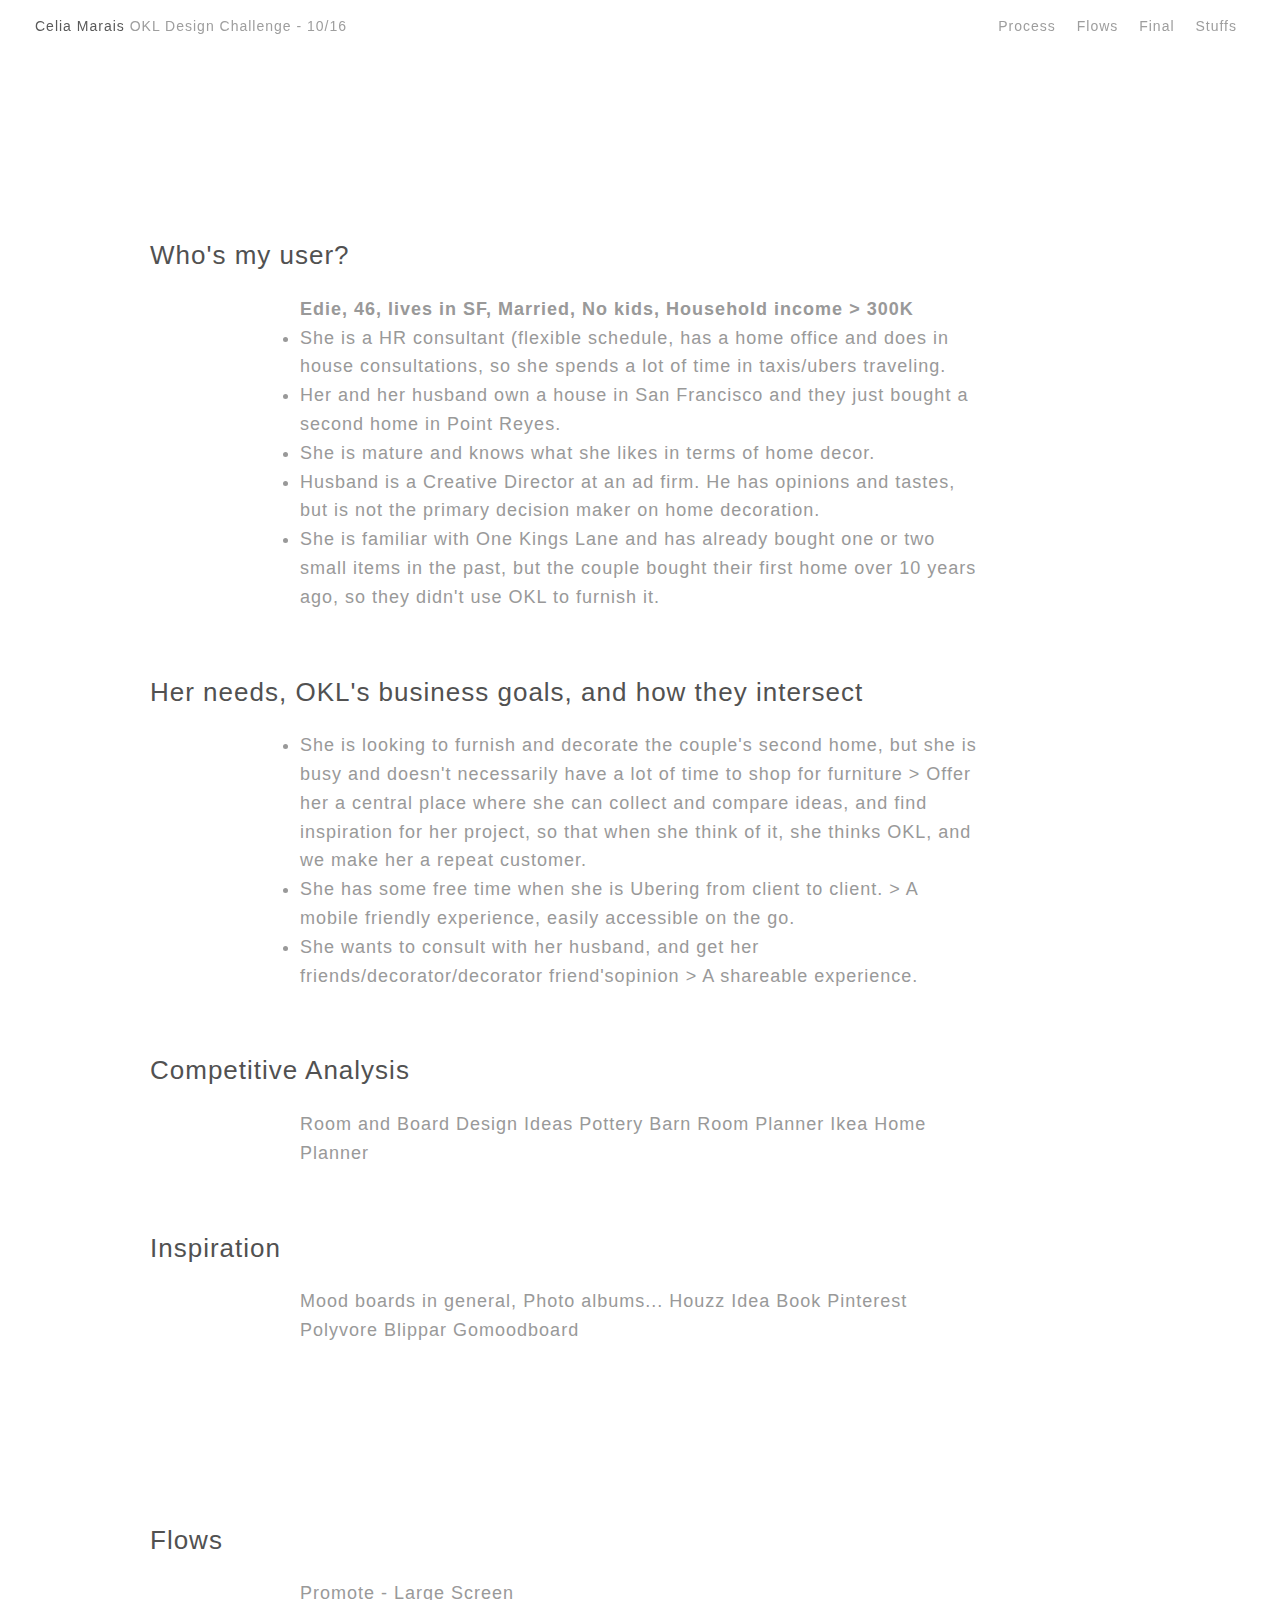
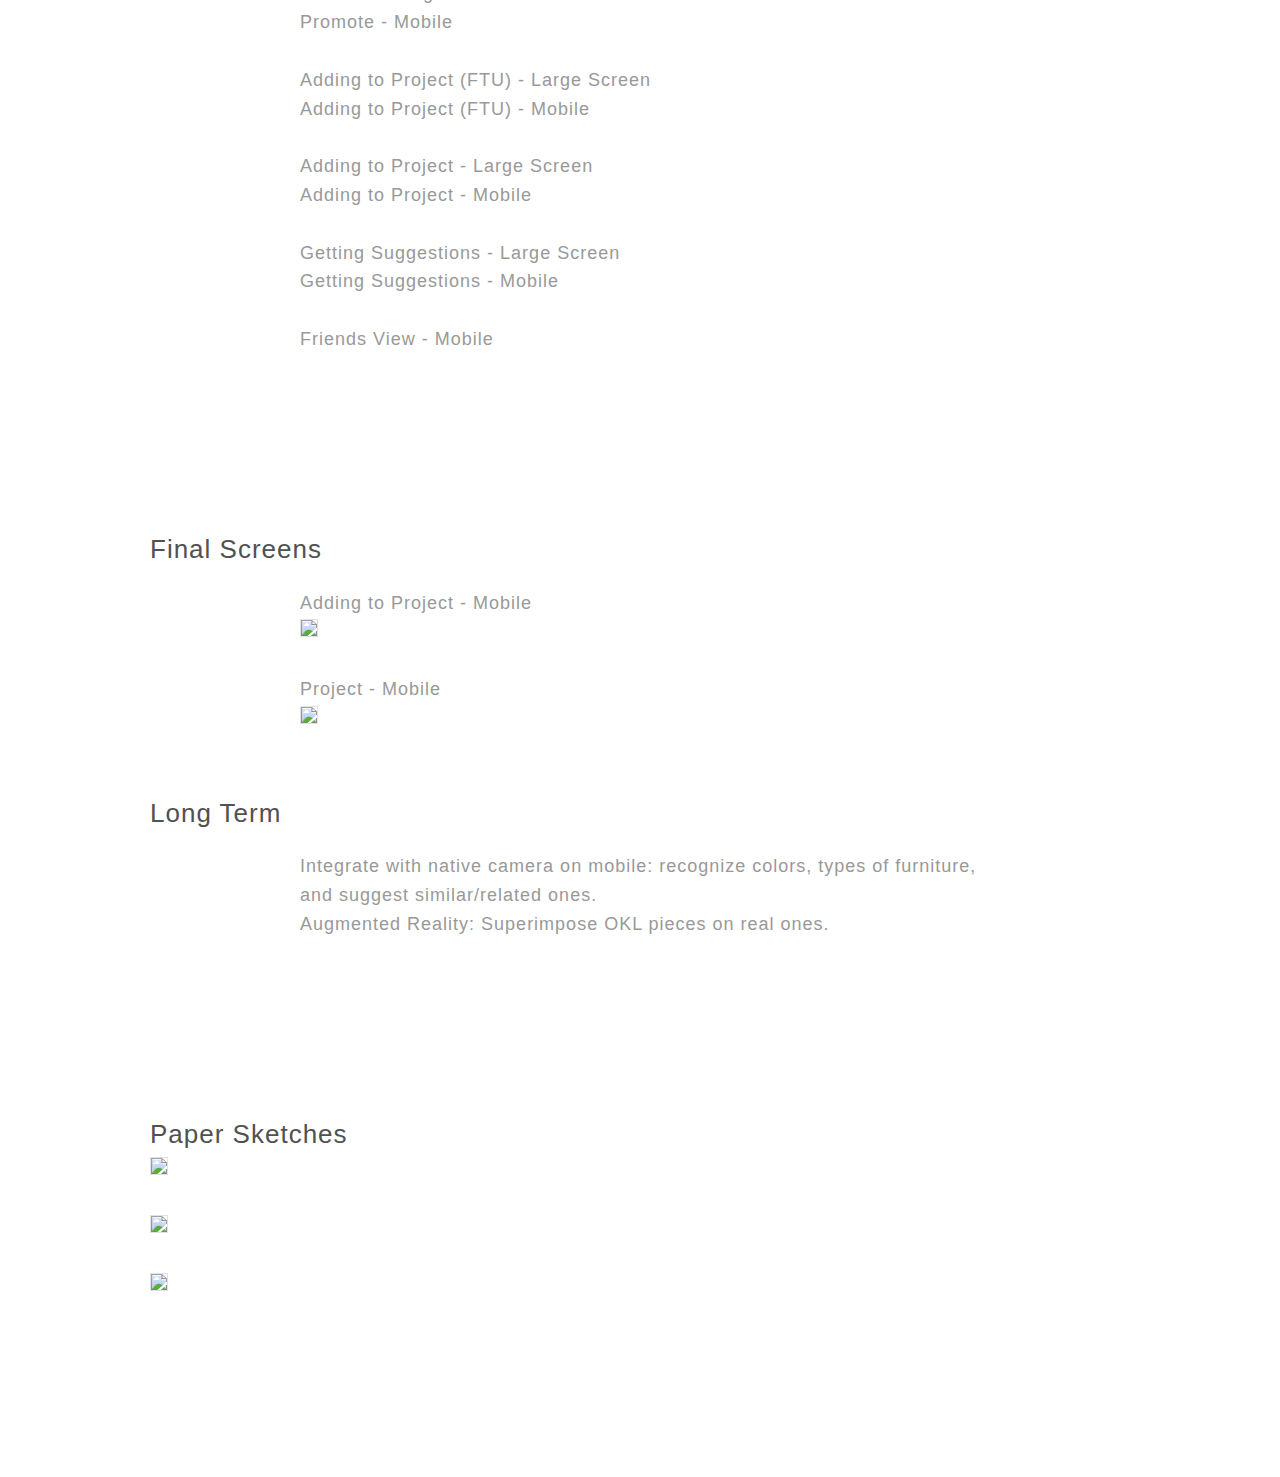
==== index.html @ 3ca5b4a3 "Update index.html" ====
<!DOCTYPE html>
<html>
  <head>
    <meta charset='utf-8'>
    <meta http-equiv="X-UA-Compatible" content="chrome=1">
    <meta name="description" content="Portfolio : ">
    <meta name="viewport" content="width=device-width, initial-scale=1.0">
    <link rel="stylesheet" type="text/css" media="screen" href="stylesheets/stylesheet.css">
    <title>OKL Design Challenge - 10/16</title>
  </head>
  <body>
  
      <!-- HEADER -->
<div class="site_header">
<div class="header_text">
				<span class="big_screen_title"><span class="dark">Celia Marais </span>  OKL Design Challenge - 10/16</span>
				<span class="small_screen_title"><span class="dark">Celia Marais</span>OKL - 10/16</span>
			</div>

<div class="navigation">
<div><a href="#process">Process</a></div>	
<div><a href="#flows">Flows</a></div>					
	<div><a href="#final">Final</a></div>
	<div><a href="#stuffs">Stuffs</a></div>	
			</div>	
		</div>	
    <!-- MAIN CONTENT --> 		    
      <div id="main_content_wrap" class="outer">
      <section id="main_content" class="inner">
				<div class="project_content about">
						<a name="process"></a><br><br><br><br><h1>Who's my user?</h1>
						<div class="copy">					
								<strong>Edie, 46, lives in SF, Married, No kids, Household income > 300K</strong>
                <li>She is a HR consultant (flexible schedule, has a home office and does in house consultations, so she spends a lot of time in taxis/ubers traveling.</li>
								<li>Her and her husband own a house in San Francisco and they just bought a second home in Point Reyes.</li>
								<li>She is mature and knows what she likes in terms of home decor.</li>
								<li>Husband is a Creative Director at an ad firm. He has opinions and tastes, but is not the primary decision maker on home decoration.</li>
								<li>She is familiar with One Kings Lane and has already bought one or two small items in the past, but the couple bought their first home over 10 years ago, so they didn't use OKL to furnish it.</li>
						</div>		
						<h1>Her needs, OKL's business goals, and how they intersect</h1>
						<div class="copy">
           <li>She is looking to furnish and decorate the couple's second home, but she is busy and doesn't necessarily have a lot of time to shop for furniture > Offer her a central place where she can collect and compare ideas, and find inspiration for her project, so that when she think of it, she thinks OKL, and we make her a repeat customer.</li>
           <li>She has some free time when she is Ubering from client to client. > A mobile friendly experience, easily accessible on the go. </li>
           <li>She wants to consult with her husband, and get her friends/decorator/decorator friend'sopinion > A shareable experience.</li>
					</div>
					<h1>Competitive Analysis</h1>
					<div class="copy">
Room and Board Design Ideas
Pottery Barn Room Planner
Ikea Home Planner
					</div>
					
										<h1>Inspiration</h1>
					<div class="copy">
Mood boards in general, Photo albums...
Houzz Idea Book
Pinterest
Polyvore
Blippar
Gomoodboard
					</div>
					
					<a name="flows"></a><br><br><br><br><h1>Flows</h1>
					<div class="copy">
<a href="https://invis.io/5D8VV6NKR" target="_blank"> Promote - Large Screen</a>
<br>
<a href="https://invis.io/SG8VVAK46" target="_blank"> Promote - Mobile </a>
<br><br>
						<a href="https://invis.io/FT8VUF9PE" target="_blank">Adding to Project (FTU) - Large Screen</a>
						<br>
<a href="https://invis.io/EW8VVAMY4" target="_blank"> Adding to Project (FTU) - Mobile</a>
						<br><br>
<a href="https://invis.io/UK8VUFIXV" target="_blank">Adding to Project - Large Screen</a>
						<br>
<a href="https://invis.io/A78VVAZQ9" target="_blank">Adding to Project - Mobile</a>
						<br><br>
<a href="https://invis.io/EH8VUFK8T" target="_blank">Getting Suggestions - Large Screen</a>
						<br>
<a href="https://invis.io/Y58VVB442" target="_blank">Getting Suggestions - Mobile</a>
						    <br><br>
<a href=" " target="_blank">Friends View - Mobile</a>
					</div>
					
										<a name="final"></a><br><br><br><br><h1>Final Screens</h1>
					<div class="copy">						
						Adding to Project - Mobile<br>
						<img src="/okl/images/OKL_final_01.png" width="375">
						<br><br>
						Project - Mobile<br>
						<img src="/okl/images/OKL_final_02.png" width="375">
					</div>
					
					<h1>Long Term</h1>
					<div class="copy">						
						Integrate with native camera on mobile: recognize colors, types of furniture, and suggest similar/related ones.<br>
						Augmented Reality: Superimpose OKL pieces on real ones. 

					</div>
									<a name="stuffs"></a><br><br><br><br><h1>Paper Sketches</h1>
						<img src="/okl/images/01.JPG" width="375">
						<br><br>
						<img src="/okl/images/02.JPG" width="375">
											<br><br>
						<img src="/okl/images/03.JPG" width="375">
					<div class="copy">						
						

					</div>
				</div>
      </section>
    </div>
    <!-- FOOTER  -->
    <div id="footer_wrap" class="outer">
      <footer class="inner">
        <p class="copyright">Portfolio maintained by <a href="https://github.com/celiamarais">celiamarais</a></p>
        <p>Published with <a href="https://pages.github.com">GitHub Pages</a></p>
      </footer>
    </div>
  </body>
</html>
---- stylesheets/stylesheet.css ----
/*******************************************************************************
Slate Theme for GitHub Pages
by Jason Costello, @jsncostello
*******************************************************************************/

@import url(github-light.css);

/*******************************************************************************
MeyerWeb Reset
*******************************************************************************/

html, body, div, span, applet, object, iframe,
h1, h2, h3, h4, h5, h6, p, blockquote, pre,
a, abbr, acronym, address, big, cite, code,
del, dfn, em, img, ins, kbd, q, s, samp,
small, strike, strong, sub, sup, tt, var,
b, u, i, center,
dl, dt, dd, ol, ul, li,
fieldset, form, label, legend,
table, caption, tbody, tfoot, thead, tr, th, td,
article, aside, canvas, details, embed,
figure, figcaption, footer, header, hgroup,
menu, nav, output, ruby, section, summary,
time, mark, audio, video {
  margin: 0;
  padding: 0;
  border: 0;
  font: inherit;
  vertical-align: baseline;
}

/* HTML5 display-role reset for older browsers */
article, aside, details, figcaption, figure,
footer, header, hgroup, menu, nav, section {
  display: block;
}

ol, ul {
  list-style: none;
}

table {
  border-collapse: collapse;
  border-spacing: 0;
}

/*******************************************************************************
Theme Styles
*******************************************************************************/

body {
  box-sizing: border-box;
  background: #fff;
	color: #999;
	font-family: sans-serif;
	font-size: 18px;
	line-height: 1.6;
  letter-spacing: 1px;
}



/**
 * Typography
 */

.about .copy {
padding-top: 18px;
padding-bottom: 60px;
}

.copy {
  max-width: 680px;
  margin: auto;
  padding: 40px;
}

.copy:nth-child(2) {
  padding-top: 18px;
}

.small {
    padding-top: 10px;
    max-width: 600px;
    font-size: 14px;
    margin: auto;
}

.dark {
color: #515151;	
}


/**
 * Header
 * - Contains the header image, header text and navigation
 */

.site_header {
    font-size: 14px;
    top: 0px;
    position: fixed;
    min-height: 52px;
    z-index: 999;
    width: 100%;
    background-color: #fff;
    opacity: 0.95;
}


/**
 * Header text
 */


.header_text {
	position: fixed;
	top: 0px;
	left: 0px;
	padding: 15px 15px 15px 35px;
	z-index: 111;
}

.site_header .header_text .small_screen_title {	
	    display: none;
	}

.header_text a { 
	text-decoration: none;
}

.header_text a:hover {
	color: #999;
	border-bottom: 0;
}

.header_text a:active {
	color: #999;
	border-bottom: 0;
}


/**
 * Navigation
 * - Contains navigation links and following
 */

.navigation {
	position: fixed;
	padding: 15px 35px 15px 15px;
	right: 0px;
        top: 0px;
	z-index: 999;
}


.navigation div {
	display: inline-block;
	margin: 0px 8px 0px 8px;
	/*border-bottom: 2px solid #999;
	opacity: 0.4;*/
}

.navigation .active {
	border-bottom: 2px solid #999;
	/*opacity: 0.4;*/
}


/*
.navigation div:hover {
	opacity: 1;
}

.navigation div:active {
	opacity: 0.25;
}

.navigation div.set_link {
	opacity: 1;
}

.navigation div.set_link a {
	color: #515151;
}

.navigation div.set_link a:active {
	opacity: 0.25;
}

.navigation .active {
	color: #515151;
}

.navigation a {
	text-decoration: none;
	color: #999;
}

.navigation a:hover,
.navigation a:active {
	text-decoration: none;
	color: #515151;
	border-bottom: 1px solid #515151;
}

.navigation div.active a {
color: #515151;
	border-bottom: 2px solid #515151;
}

/*body:not([data-bodyview="set"]) .navigation .set_link.active a {
	border-bottom: 1px solid #ddd;
}

body:not([data-bodyview="set"]) .navigation .set_link.active a:hover {
	border-bottom: 1px solid #515151;
	color: #515151;
}*/


a {
  text-decoration: none;
  color: inherit;
  text-shadow: none;
  transition: color 0.5s ease;
  transition: text-shadow 0.5s ease;
  -webkit-transition: color 0.5s ease;
  -webkit-transition: text-shadow 0.5s ease;
  -moz-transition: color 0.5s ease;
  -moz-transition: text-shadow 0.5s ease;
  -o-transition: color 0.5s ease;
  -o-transition: text-shadow 0.5s ease;
  -ms-transition: color 0.5s ease;
  -ms-transition: text-shadow 0.5s ease;
}

a:hover, a:focus {
	transition: color 0.5s ease;
	color: #515151;
	text-decoration: none;
 }

footer {
	display: none;
}

footer a {
  color: #F2F2F2;
  text-decoration: underline;
}

em {
  font-style: italic;
}

strong {
  font-weight: bold;
}

img {
  position: relative;
  margin: 0 auto;
  border: 1px solid #e1e1e1;
  max-width: 100%;
}

.noborder img {
border: 0;	
}

/**
 * Thumbnails
 */

/*body[data-view="index"] .thumbnails {
	display: block;
}

.thumbnails {
	display: none;
	text-align: center;
	padding: 180px 0px 70px 0px;
}
*/

.thumbnail {
	display: block;
	margin: auto;
	position: relative;
	text-align: center;
	vertical-align: top;
    padding-bottom: 50px;
    max-width: 100%;
}

.thumbnail > a:hover .thumb_title span {

}

.thumbnail > a:active .thumb_title span {

}

/* Move the thumbnail down on click
.thumbnail > a:active .thumb_image {
	-webkit-transform: translate(0, 2px);
} */

.thumbnail.active .thumb_image {
	border: 1px solid #cccccc;
}

.thumbnail .thumb_image {
	/*background-color: #eee;*/
	margin-bottom: 16px;
}

.thumbnail .thumb_image img {
	border: 0;
	display: block;
	width: 100%;
    /*height: auto;    
    margin: auto;*/
}

/*.thumbnail .thumb_image.default_thumb {
	background: #333;
	min-height: 200px;
	/*min-width: 700px;*/
/*}*/

/*.thumbnail .thumb_image.default_thumb img {
	display: none;
}

.thumbnail .thumb_image.notitle_notag {
	margin-bottom: 22px;
}

.thumbnail .loading {
	display: none;
	position: absolute;
	top: 15px; left: 15px;
	text-align: center;
	z-index: 3;
} */

.thumbnail .thumb_title {
	color: #515151;	
	font-size: 18px;
	letter-spacing: 1px;
	line-height: 1.4;
}

.thumbnail .thumb_title span {
	color: #515151;

}

.thumbnail .thumb_tags {
	display: none;
	margin-top: 2px;
	color: #999;
	font-size: 11px;
	font-family: sans-serif;
}

.thumbnail .thumb_tags span:after {
	content: ",";
}

.thumbnail .thumb_tags span:last-child:after {
	content: "";
}

.thumbnail .thumb_tags a {
	color: #aaa;
	padding-bottom: 3px;
	text-decoration: none;
}

.thumbnail .thumb_tags a:hover {
	border-bottom: 1px solid #000;
	color: #000;
}

.thumbnail .thumb_tags a:active {
	border-bottom: 1px solid #999;
	color: #999;
}

.thumbnail > a {
	text-decoration: none;
}

.thumbnail .thumb_excerpt {
	display: none;
	font-size: 12px;
	margin-top: 22px;
}


/*******************************************************************************
Full-Width Styles
*******************************************************************************/

.outer {
  max-width: 100%;
}

.inner {
  /*padding: 0 40px 0 40px;*/
  position: relative;
  max-width: 980px;
  margin: 120px auto 100px auto;
  text-align: left;
}


#main_content_wrap {

}

#main_content {

}

#footer_wrap {
  background: #212121;
}


h1 {
  font-weight: normal;
  padding-bottom: 0;
margin: 0;
  font-size: 26px;
  color: #515151
}



/*******************************************************************************
Small Device Styles
*******************************************************************************/


/**** header ****/

@media only screen and (max-width: 980px) {
	    
    .site_header .header_text {
    position: relative;
    display: block;
    width: 100%;
    padding: 15px 0 0 0;
    text-align: center;
	}
	
    .site_header .navigation {
    position: relative;
    display: block;
    width: 100%;
    padding: 6px 0 14px 0;
    text-align: center;

	}


    .site_header .header_text .small_screen_title {	
	    display: block;
	}
	
    .site_header .header_text .big_screen_title {	
	    display: none;
	}
		
  body {
    font-size:14px;
  }

.inner {
    /*min-width: 320px;
    max-width: 480px;
padding: 20px 40px 20px 40px;*/
  margin: 100px auto 40px auto;
  }

  h1 {
    font-size: 20px;
  }

	.about .copy {
padding-top: 12px;
padding-bottom: 50px;
}

.thumbnail {
    padding-bottom: 32px;
}
	
.thumbnail .thumb_title {
	font-size: 14px;
	}
	
.copy {
  padding: 30px;
}

.copy:nth-child(2) {
  padding-top: 12px;
}

.small {
    padding-top: 8px;
    max-width: 600px;
    font-size: 12px;
    margin: auto;
}

}
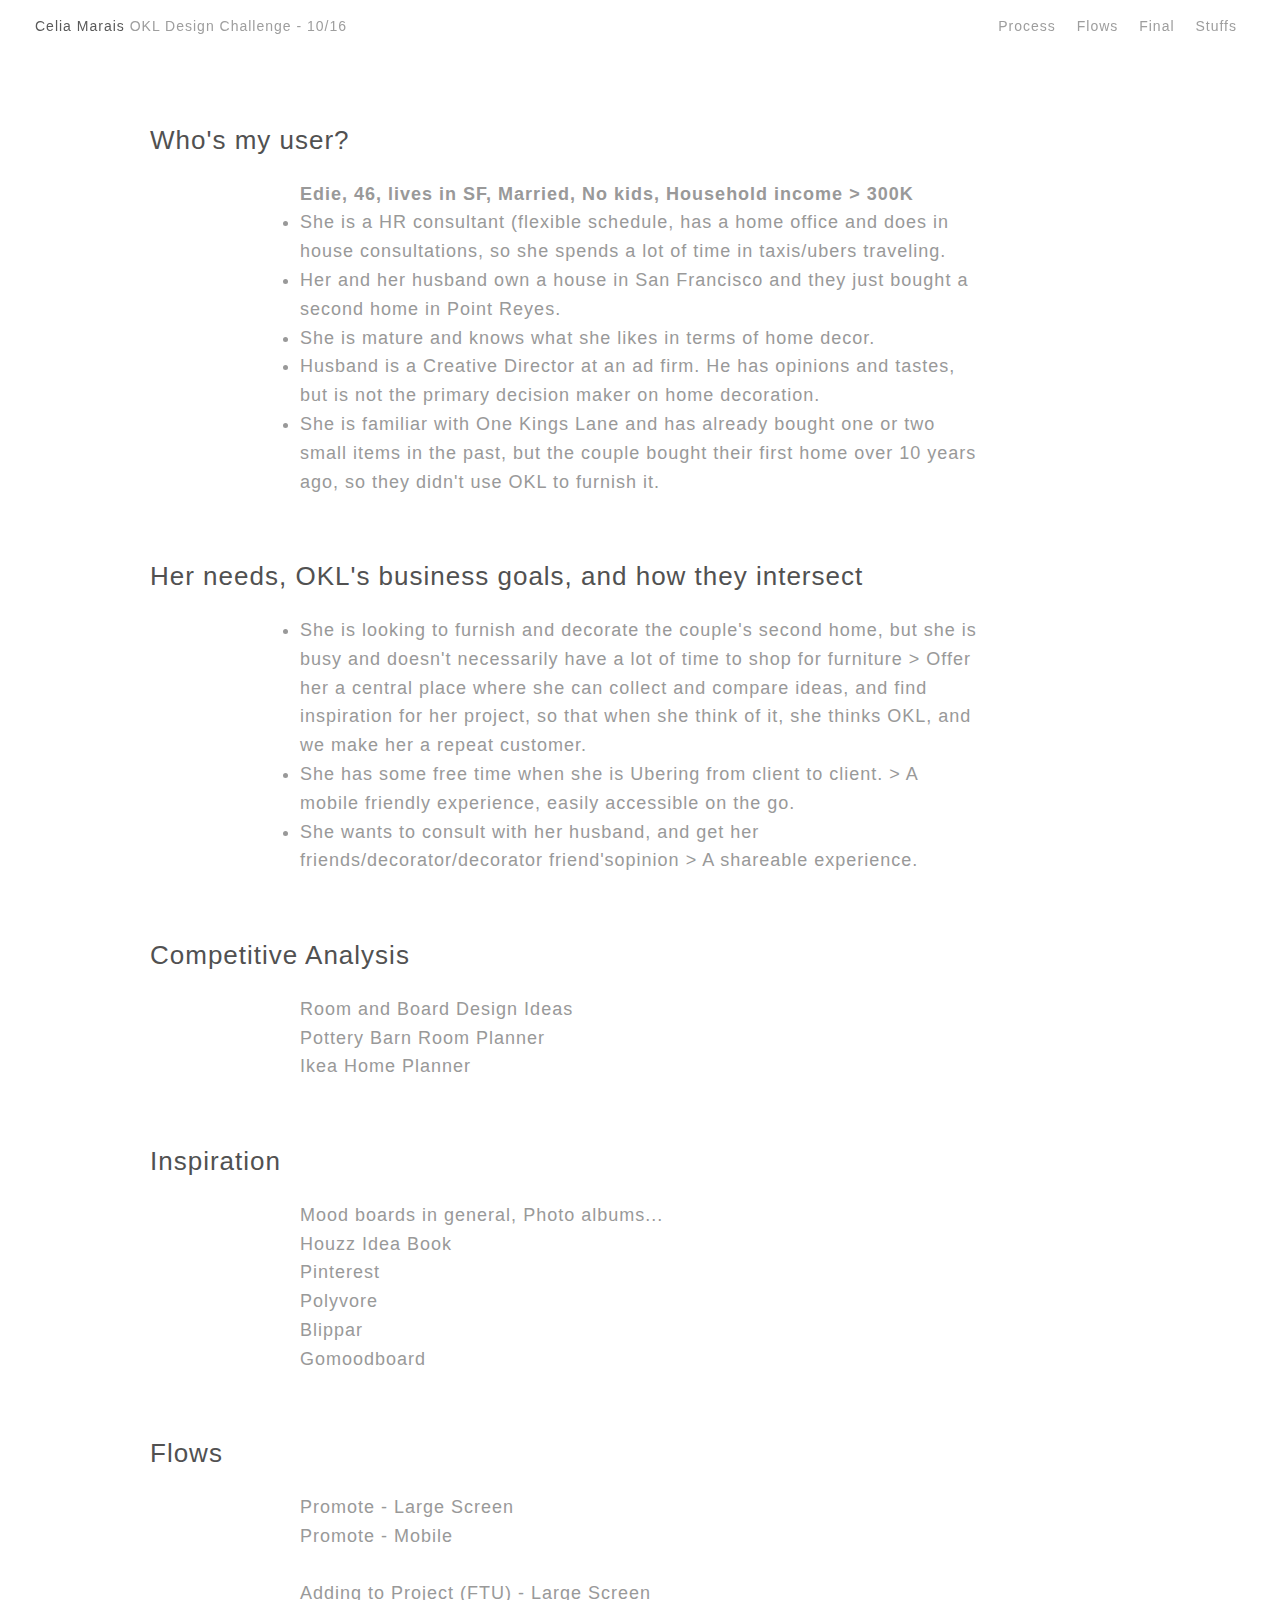
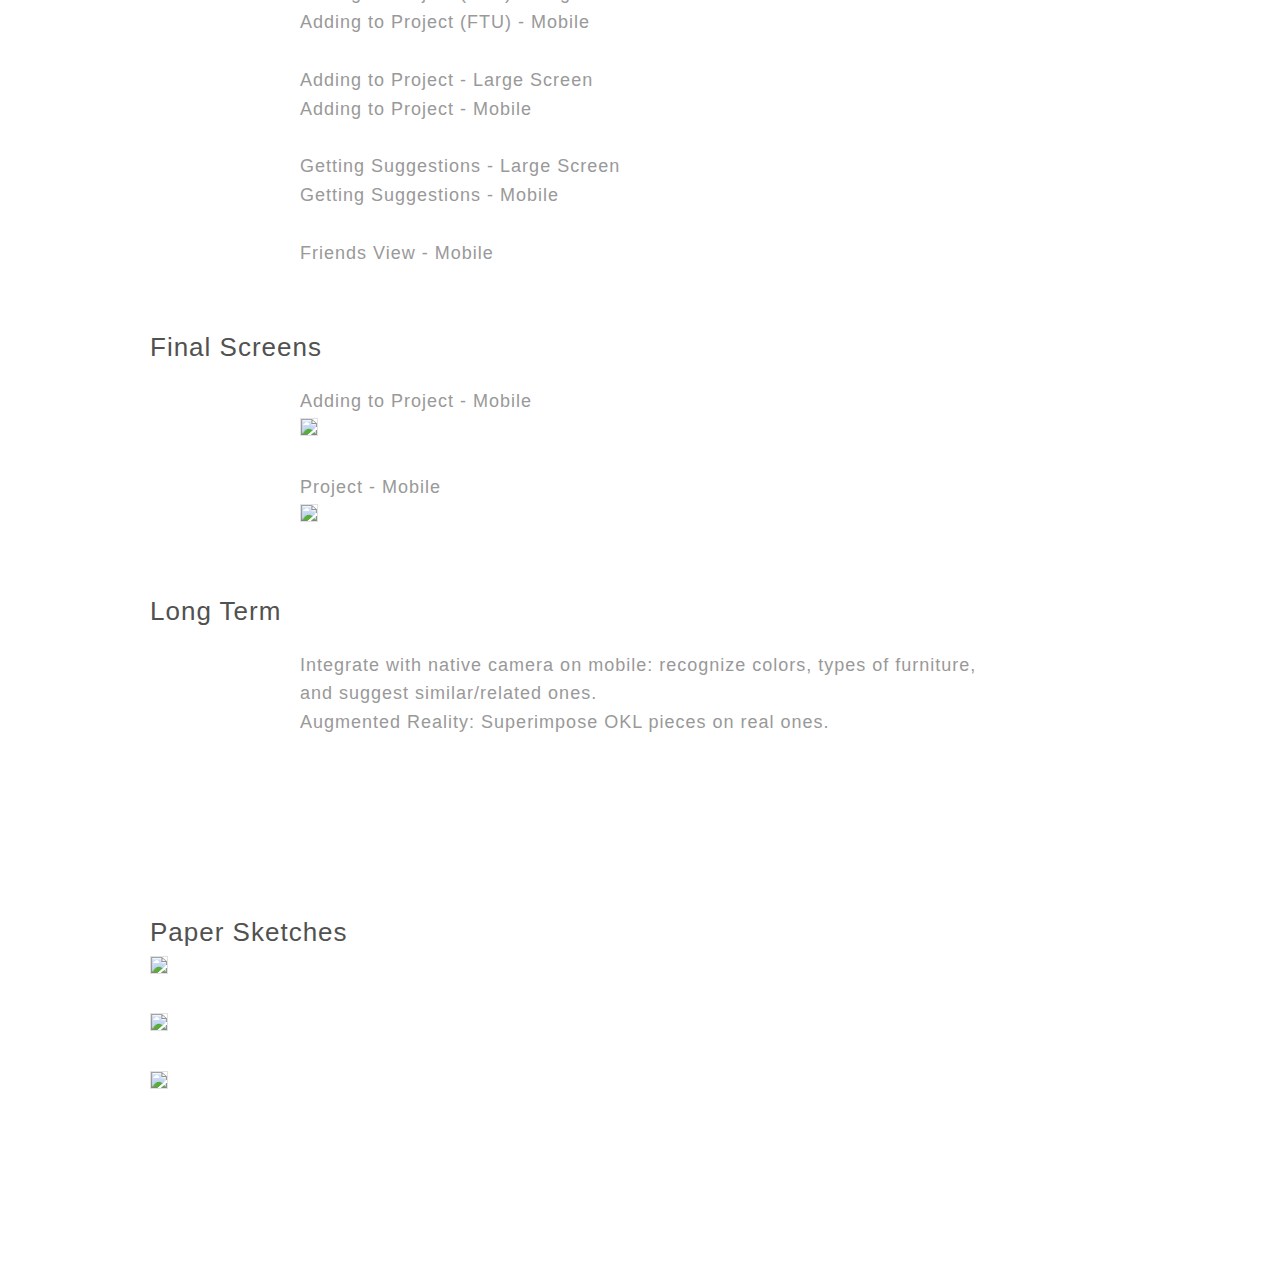
==== commit fe044139: "Update index.html" ====
--- a/index.html
+++ b/index.html
@@ -8,9 +8,10 @@
     <link rel="stylesheet" type="text/css" media="screen" href="stylesheets/stylesheet.css">
     <title>OKL Design Challenge - 10/16</title>
   </head>
-  <body>
+  <body><a name="process"></a>
   
       <!-- HEADER -->
+	  
 <div class="site_header">
 <div class="header_text">
 				<span class="big_screen_title"><span class="dark">Celia Marais </span>  OKL Design Challenge - 10/16</span>
@@ -24,11 +25,12 @@
 	<div><a href="#stuffs">Stuffs</a></div>	
 			</div>	
 		</div>	
-    <!-- MAIN CONTENT --> 		    
+    <!-- MAIN CONTENT --> 
+	  
       <div id="main_content_wrap" class="outer">
       <section id="main_content" class="inner">
 				<div class="project_content about">
-						<a name="process"></a><br><br><br><br><h1>Who's my user?</h1>
+						<h1>Who's my user?</h1>
 						<div class="copy">					
 								<strong>Edie, 46, lives in SF, Married, No kids, Household income > 300K</strong>
                 <li>She is a HR consultant (flexible schedule, has a home office and does in house consultations, so she spends a lot of time in taxis/ubers traveling.</li>
@@ -45,22 +47,22 @@
 					</div>
 					<h1>Competitive Analysis</h1>
 					<div class="copy">
-Room and Board Design Ideas
-Pottery Barn Room Planner
-Ikea Home Planner
+Room and Board Design Ideas<br>
+Pottery Barn Room Planner<br>
+Ikea Home Planner<br>
 					</div>
 					
 										<h1>Inspiration</h1>
-					<div class="copy">
-Mood boards in general, Photo albums...
-Houzz Idea Book
-Pinterest
-Polyvore
-Blippar
-Gomoodboard
+					<a name="flows"></a><div class="copy">
+Mood boards in general, Photo albums...<br>
+Houzz Idea Book<br>
+Pinterest<br>
+Polyvore<br>
+Blippar<br>
+Gomoodboard<br>
 					</div>
 					
-					<a name="flows"></a><br><br><br><br><h1>Flows</h1>
+					<h1>Flows</h1>
 					<div class="copy">
 <a href="https://invis.io/5D8VV6NKR" target="_blank"> Promote - Large Screen</a>
 <br>
@@ -73,7 +75,7 @@
 <a href="https://invis.io/UK8VUFIXV" target="_blank">Adding to Project - Large Screen</a>
 						<br>
 <a href="https://invis.io/A78VVAZQ9" target="_blank">Adding to Project - Mobile</a>
-						<br><br>
+						<br><br><a name="final"></a>
 <a href="https://invis.io/EH8VUFK8T" target="_blank">Getting Suggestions - Large Screen</a>
 						<br>
 <a href="https://invis.io/Y58VVB442" target="_blank">Getting Suggestions - Mobile</a>
@@ -81,7 +83,7 @@
 <a href=" " target="_blank">Friends View - Mobile</a>
 					</div>
 					
-										<a name="final"></a><br><br><br><br><h1>Final Screens</h1>
+<h1>Final Screens</h1>
 					<div class="copy">						
 						Adding to Project - Mobile<br>
 						<img src="/okl/images/OKL_final_01.png" width="375">
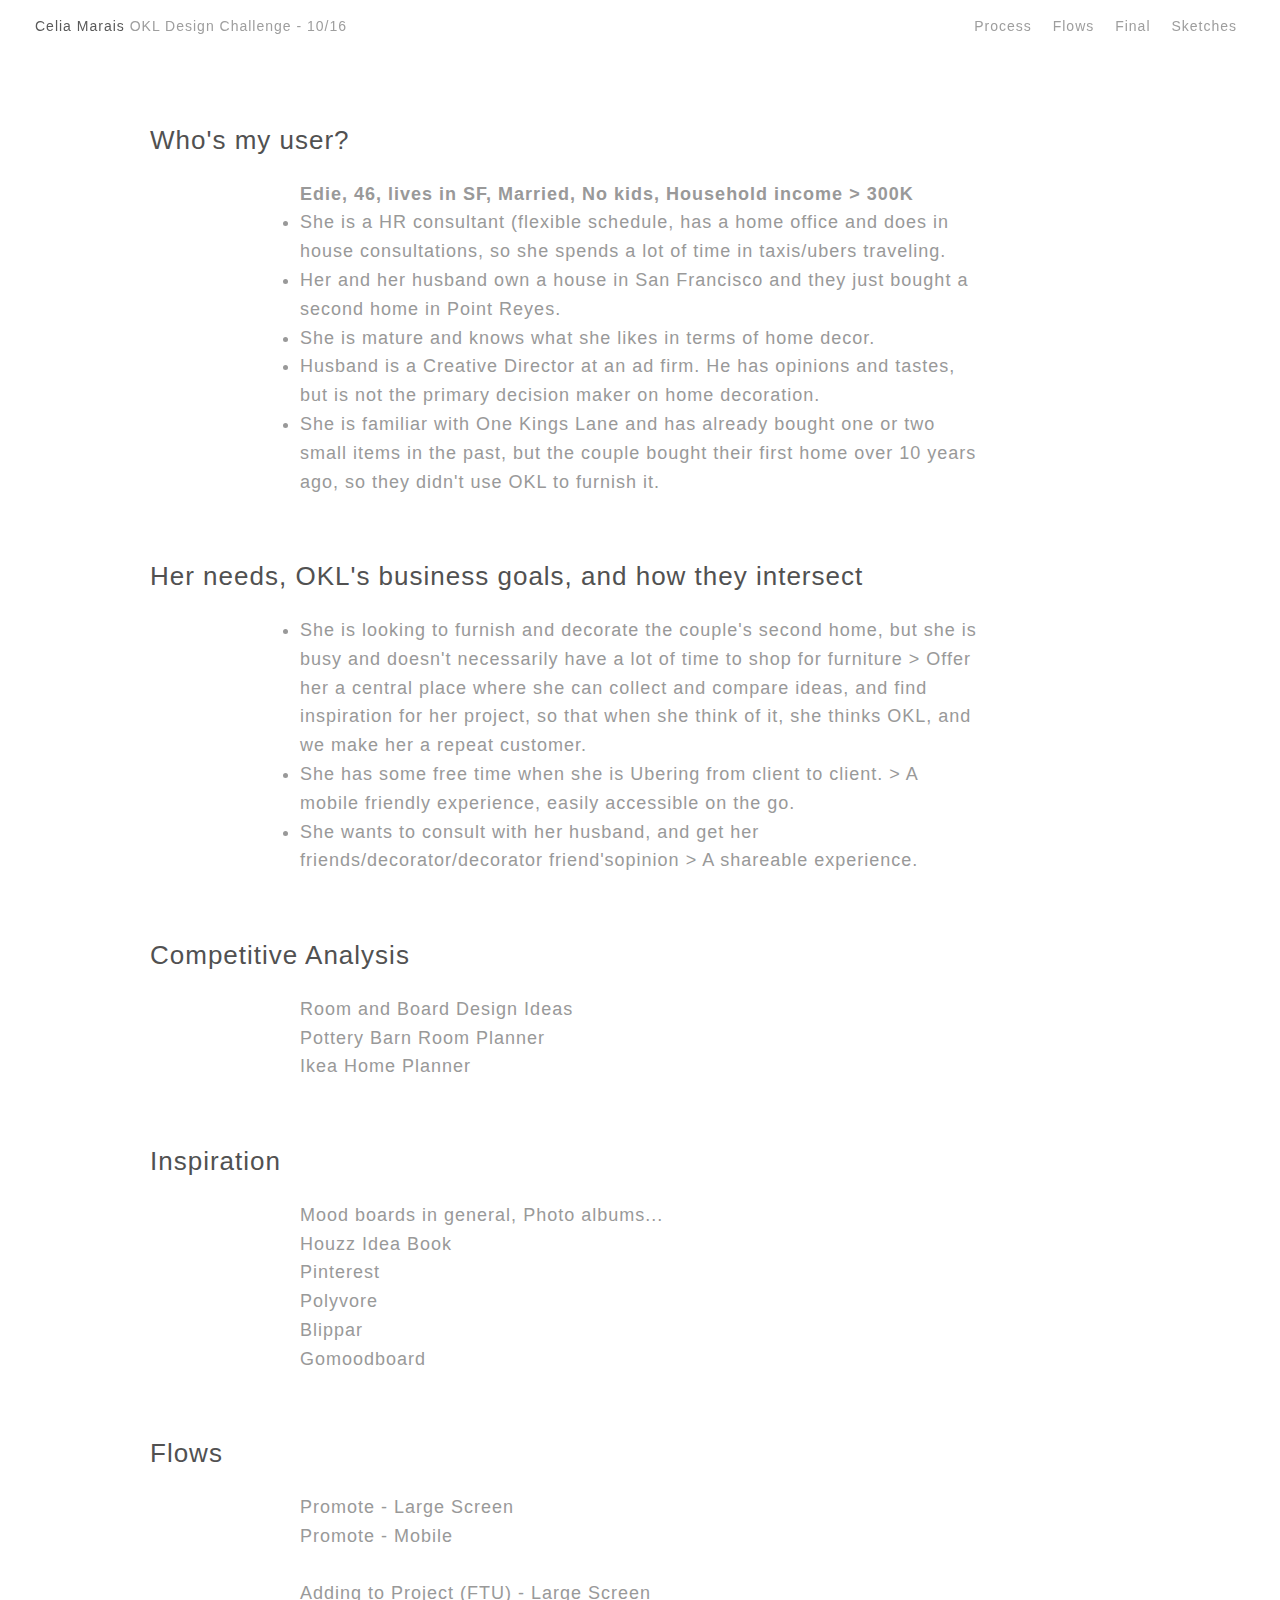
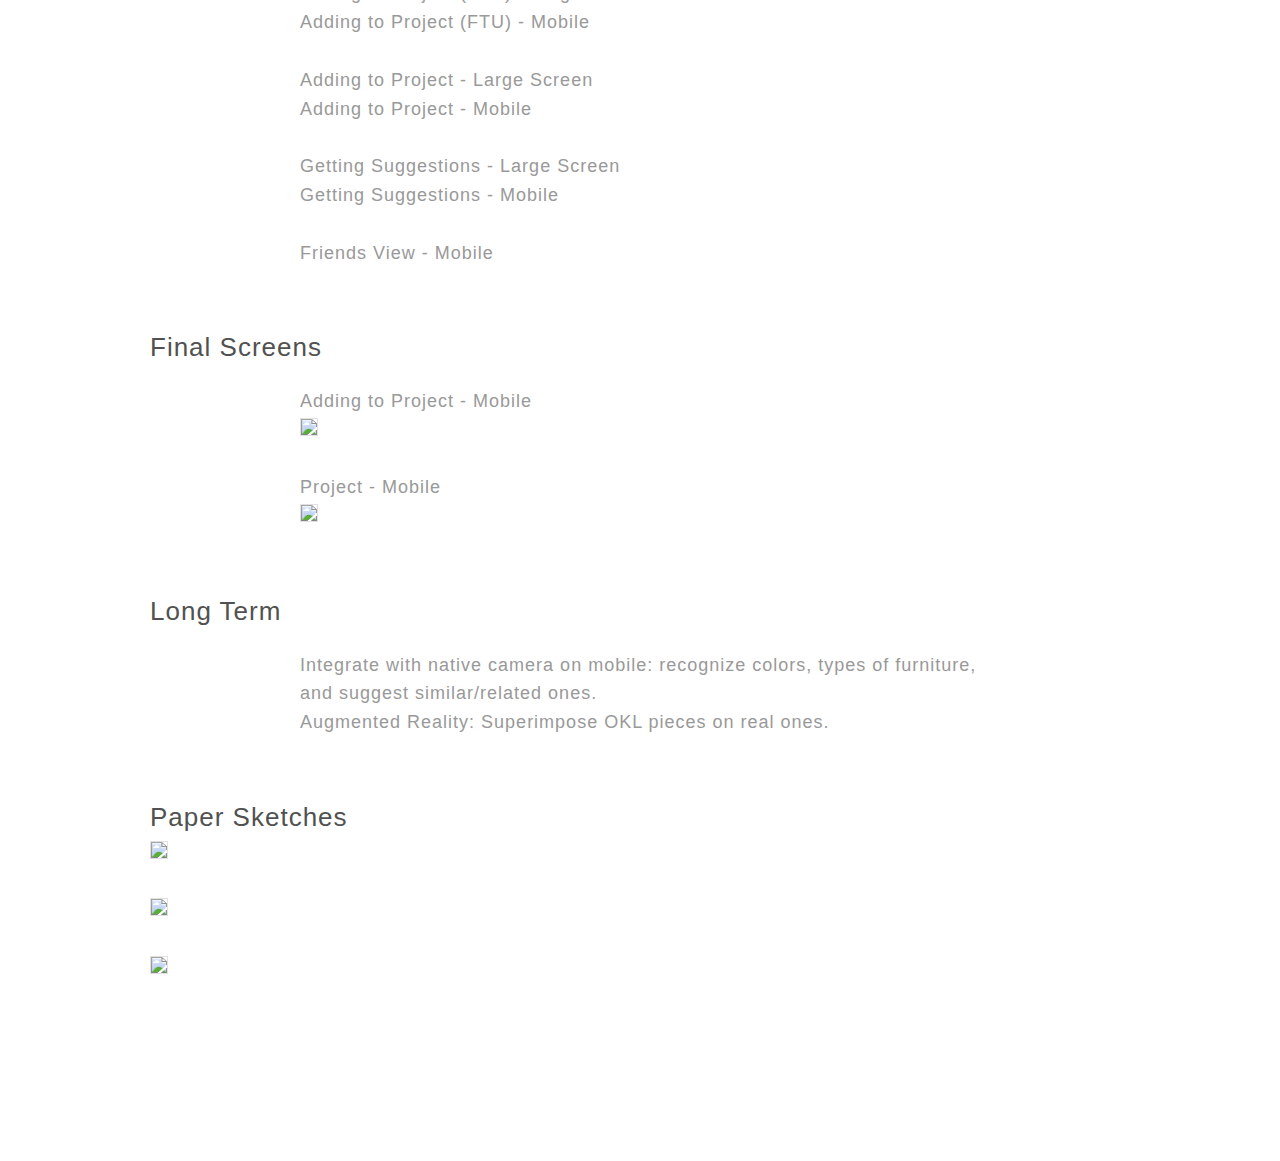
==== commit 977185fc: "Update index.html" ====
--- a/index.html
+++ b/index.html
@@ -22,7 +22,7 @@
 <div><a href="#process">Process</a></div>	
 <div><a href="#flows">Flows</a></div>					
 	<div><a href="#final">Final</a></div>
-	<div><a href="#stuffs">Stuffs</a></div>	
+	<div><a href="#stuffs">Sketches</a></div>	
 			</div>	
 		</div>	
     <!-- MAIN CONTENT --> 
@@ -70,7 +70,7 @@
 <br><br>
 						<a href="https://invis.io/FT8VUF9PE" target="_blank">Adding to Project (FTU) - Large Screen</a>
 						<br>
-<a href="https://invis.io/EW8VVAMY4" target="_blank"> Adding to Project (FTU) - Mobile</a>
+<a href="https://invis.io/SK8VVQ0CJ" target="_blank"> Adding to Project (FTU) - Mobile</a>
 						<br><br>
 <a href="https://invis.io/UK8VUFIXV" target="_blank">Adding to Project - Large Screen</a>
 						<br>
@@ -91,17 +91,17 @@
 						Project - Mobile<br>
 						<img src="/okl/images/OKL_final_02.png" width="375">
 					</div>
-					
+					<a name="stuffs"></a>
 					<h1>Long Term</h1>
 					<div class="copy">						
 						Integrate with native camera on mobile: recognize colors, types of furniture, and suggest similar/related ones.<br>
 						Augmented Reality: Superimpose OKL pieces on real ones. 
 
 					</div>
-									<a name="stuffs"></a><br><br><br><br><h1>Paper Sketches</h1>
+									<h1>Paper Sketches</h1>
 						<img src="/okl/images/01.JPG" width="375">
 						<br><br>
-						<img src="/okl/images/02.JPG" width="375">
+						<img src="/okl/images/02.jpg" width="375">
 											<br><br>
 						<img src="/okl/images/03.JPG" width="375">
 					<div class="copy">						
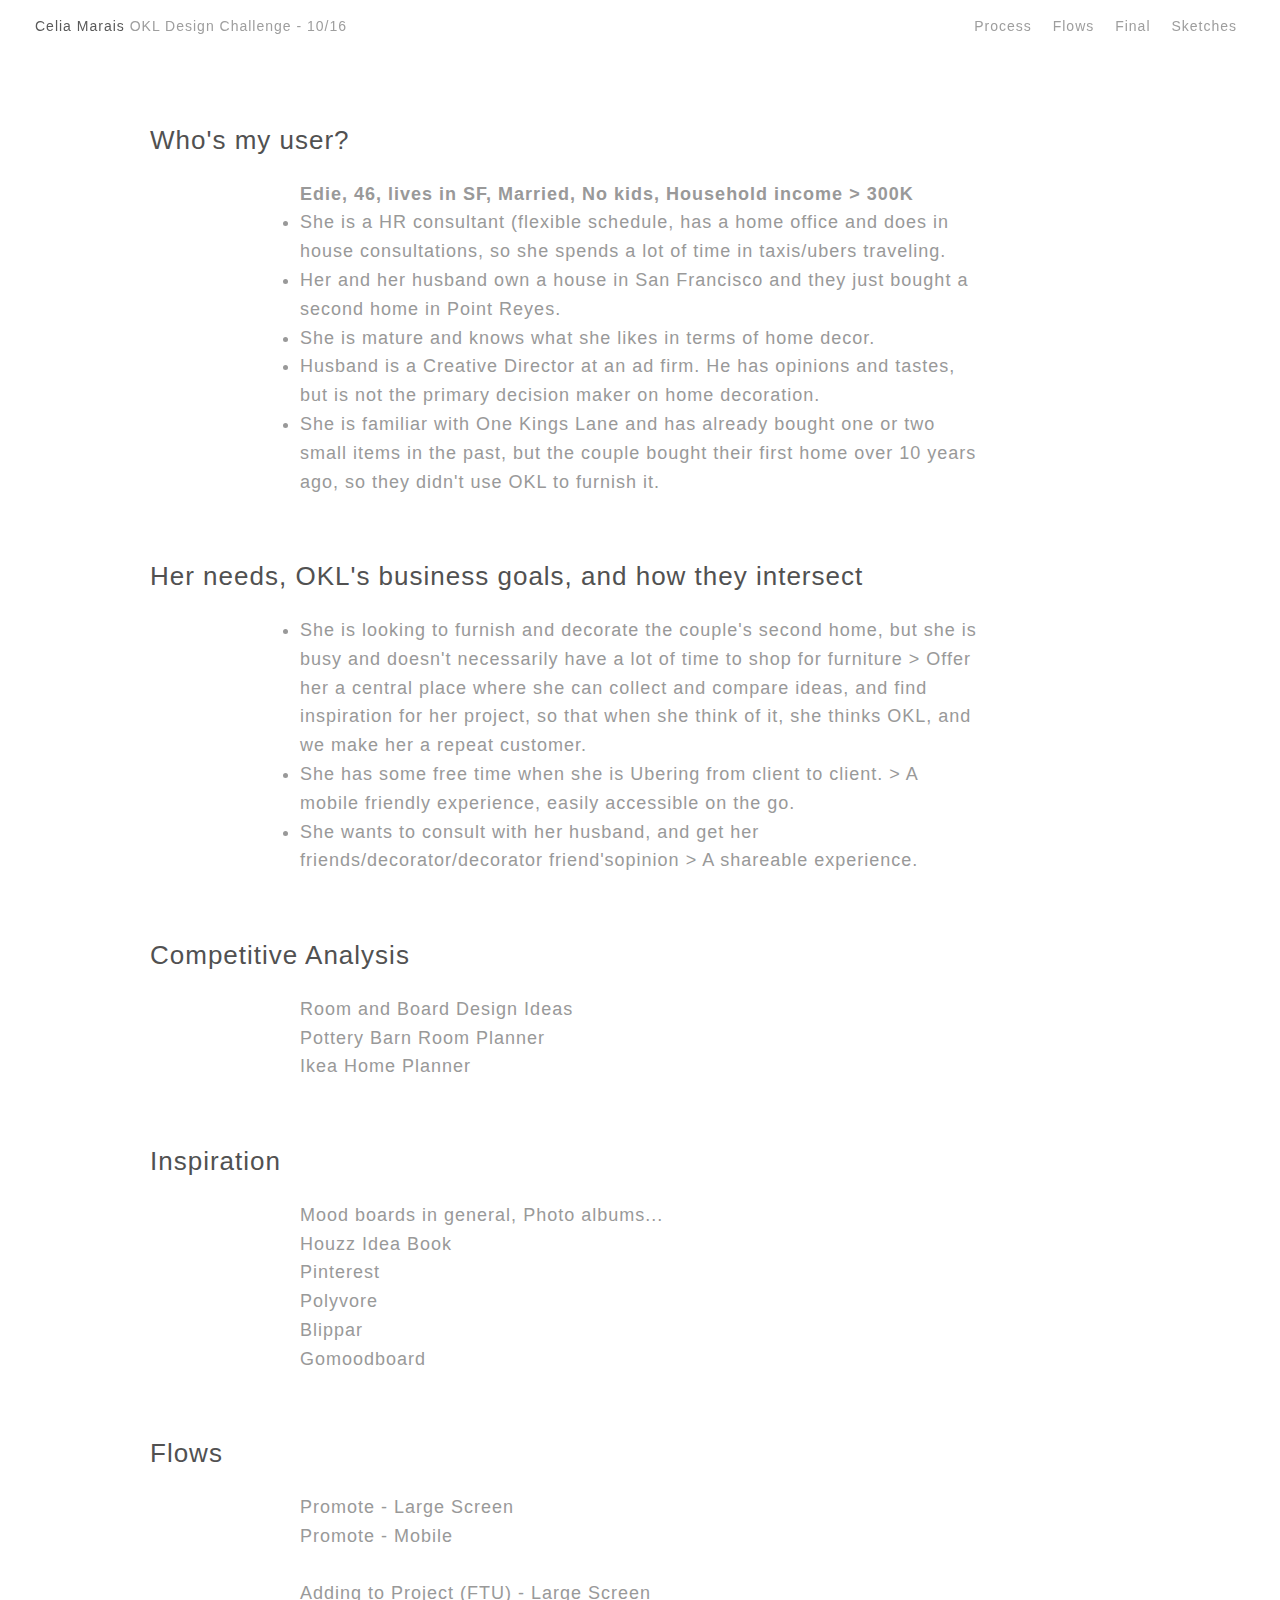
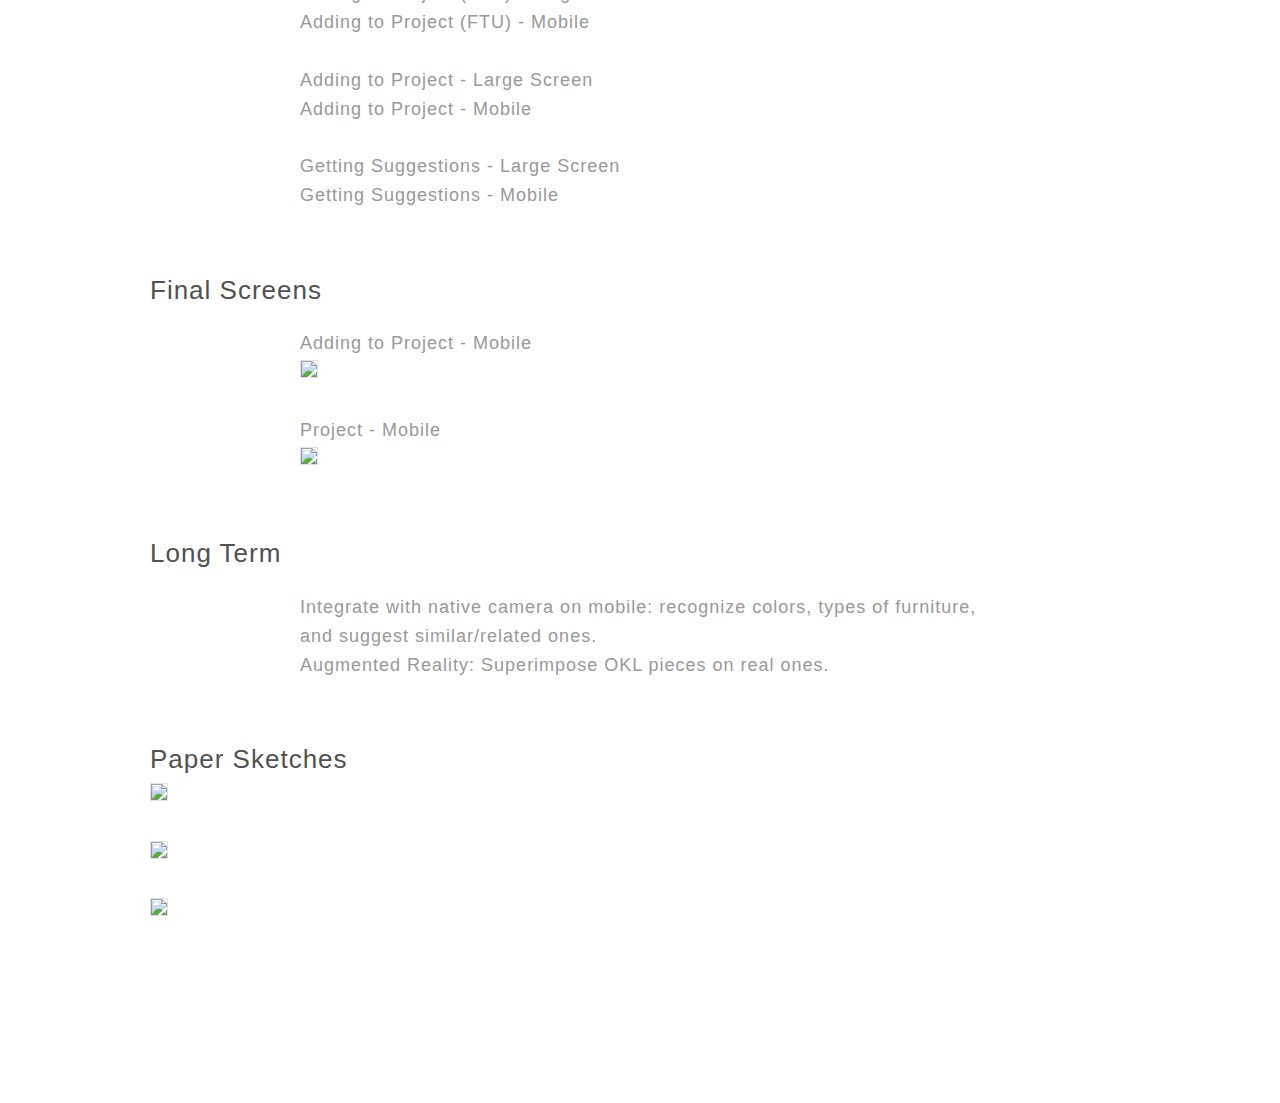
==== commit b0bad840: "Update index.html" ====
--- a/index.html
+++ b/index.html
@@ -78,9 +78,9 @@
 						<br><br><a name="final"></a>
 <a href="https://invis.io/EH8VUFK8T" target="_blank">Getting Suggestions - Large Screen</a>
 						<br>
-<a href="https://invis.io/Y58VVB442" target="_blank">Getting Suggestions - Mobile</a>
-						    <br><br>
-<a href=" " target="_blank">Friends View - Mobile</a>
+<a href="https://invis.io/GP8VVV6XK" target="_blank">Getting Suggestions - Mobile</a>
+						    <!--<br><br>
+<a href=" " target="_blank">Friends View - Mobile</a>-->
 					</div>
 					
 <h1>Final Screens</h1>
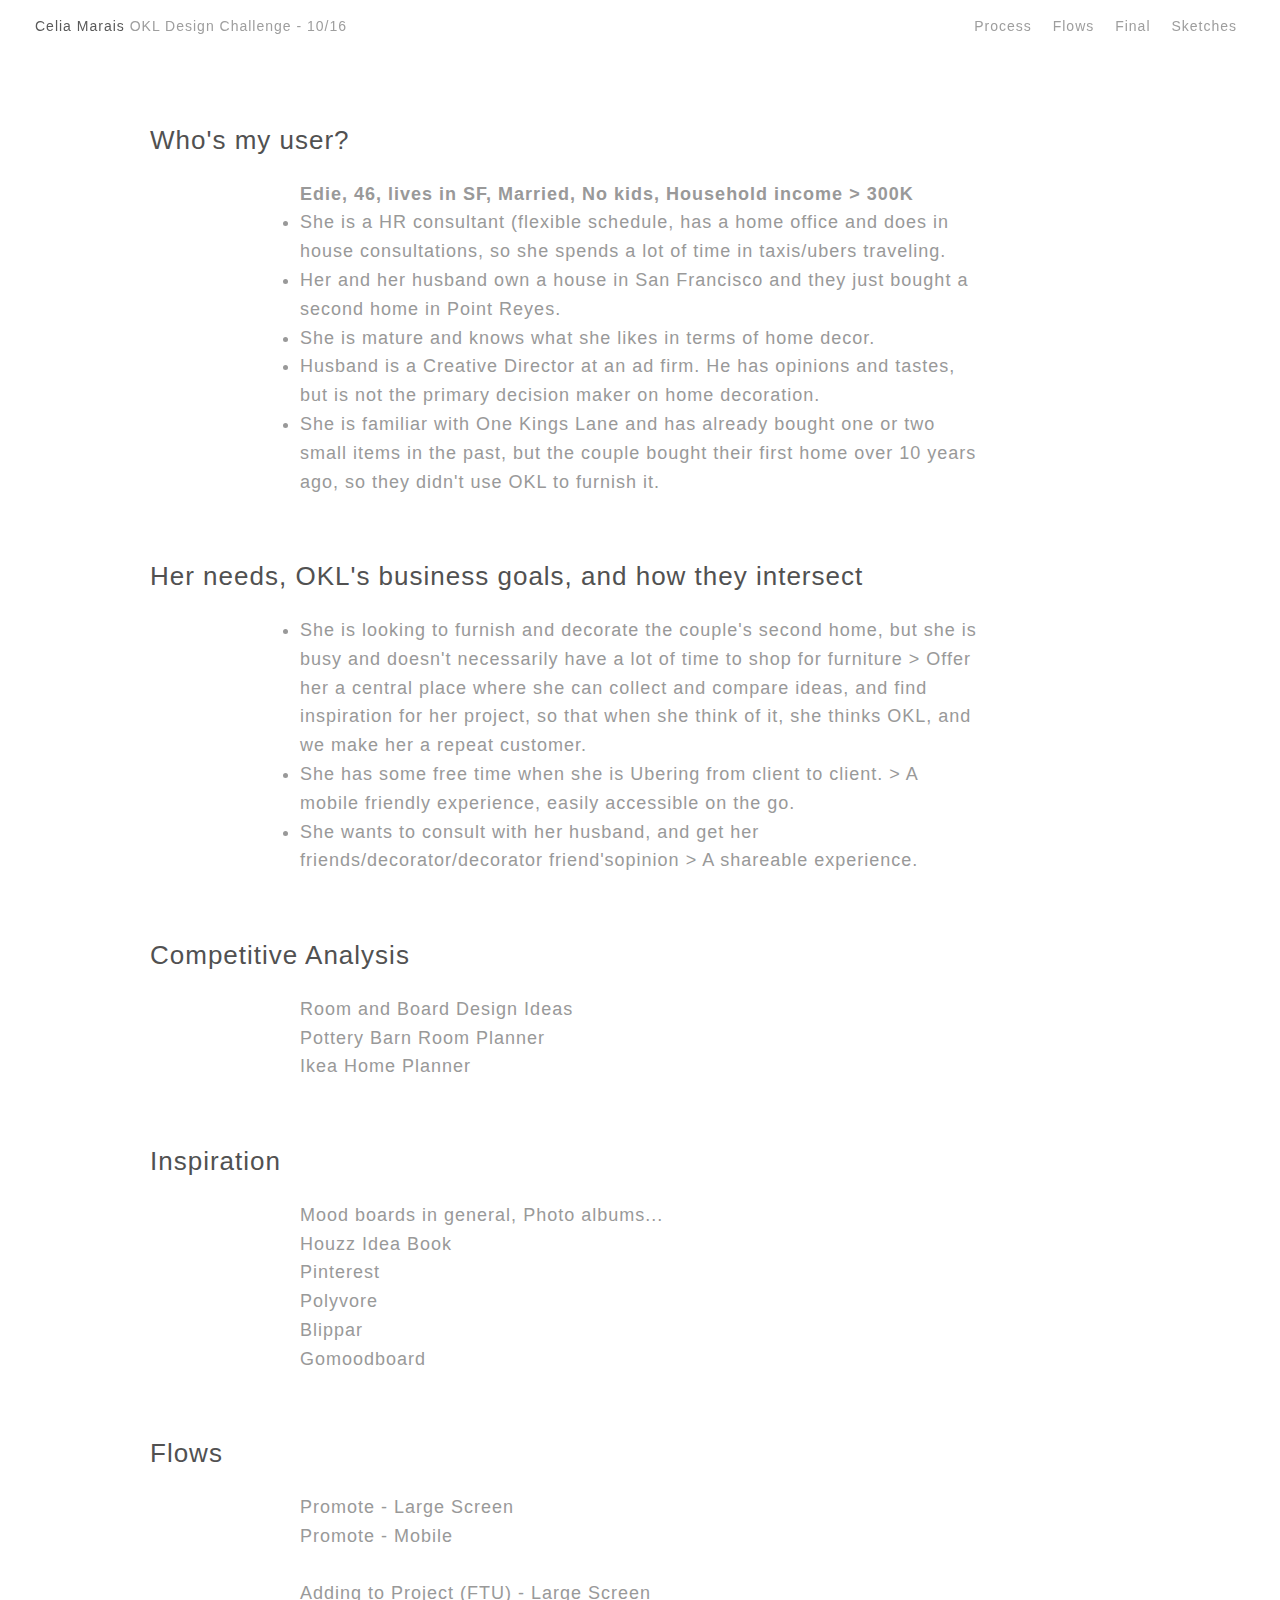
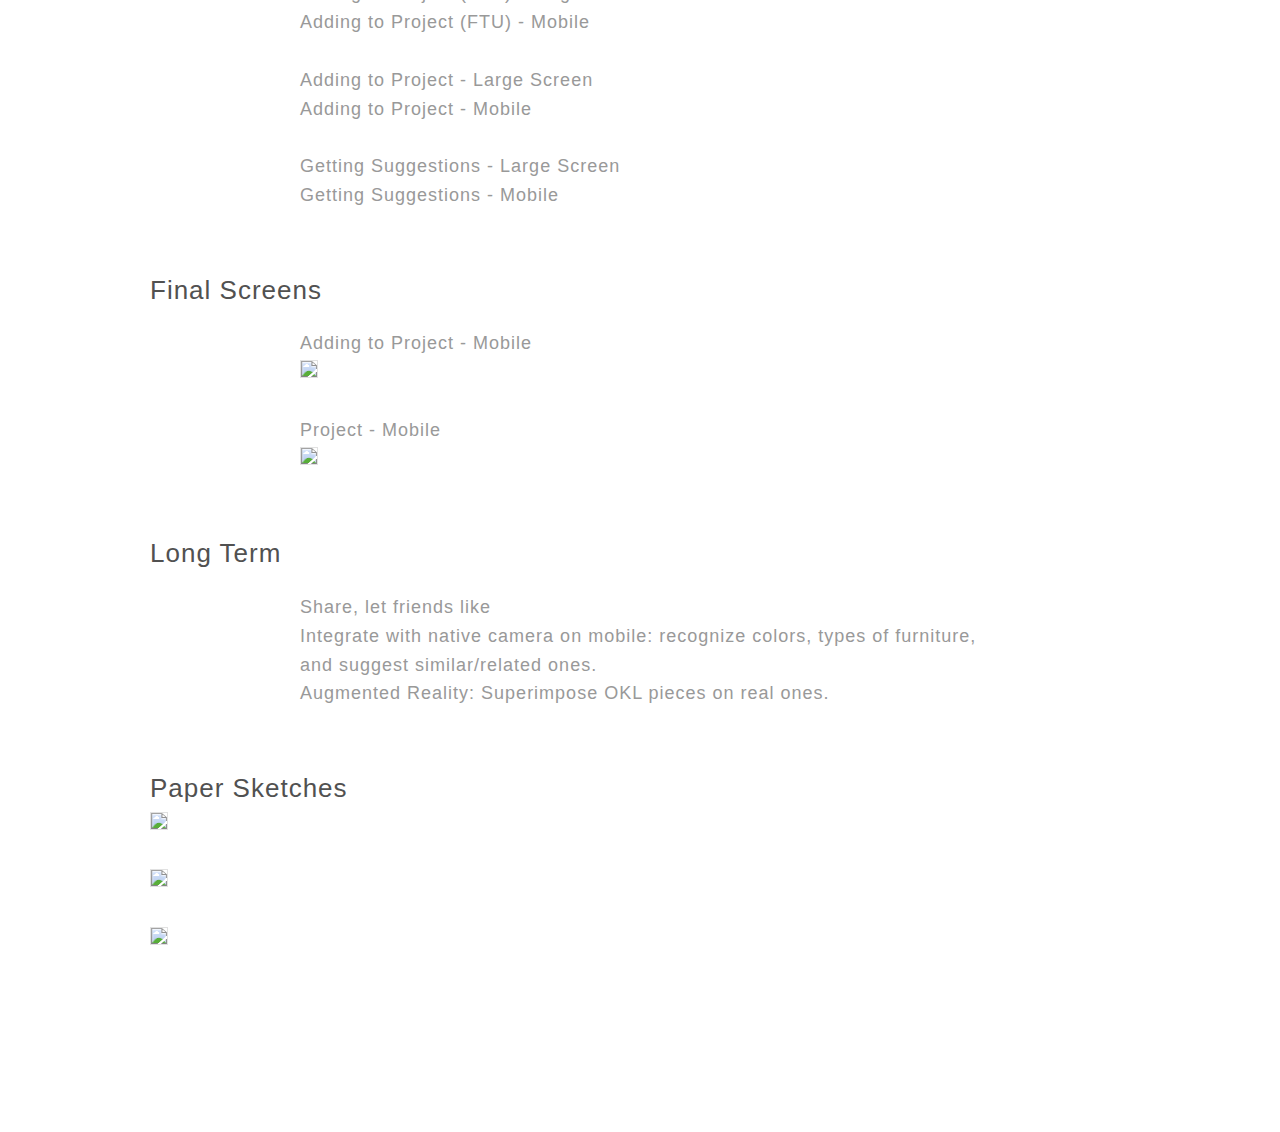
==== commit 7024c87a: "Update index.html" ====
--- a/index.html
+++ b/index.html
@@ -94,6 +94,7 @@
 					<a name="stuffs"></a>
 					<h1>Long Term</h1>
 					<div class="copy">						
+						Share, let friends like<br>
 						Integrate with native camera on mobile: recognize colors, types of furniture, and suggest similar/related ones.<br>
 						Augmented Reality: Superimpose OKL pieces on real ones. 
 
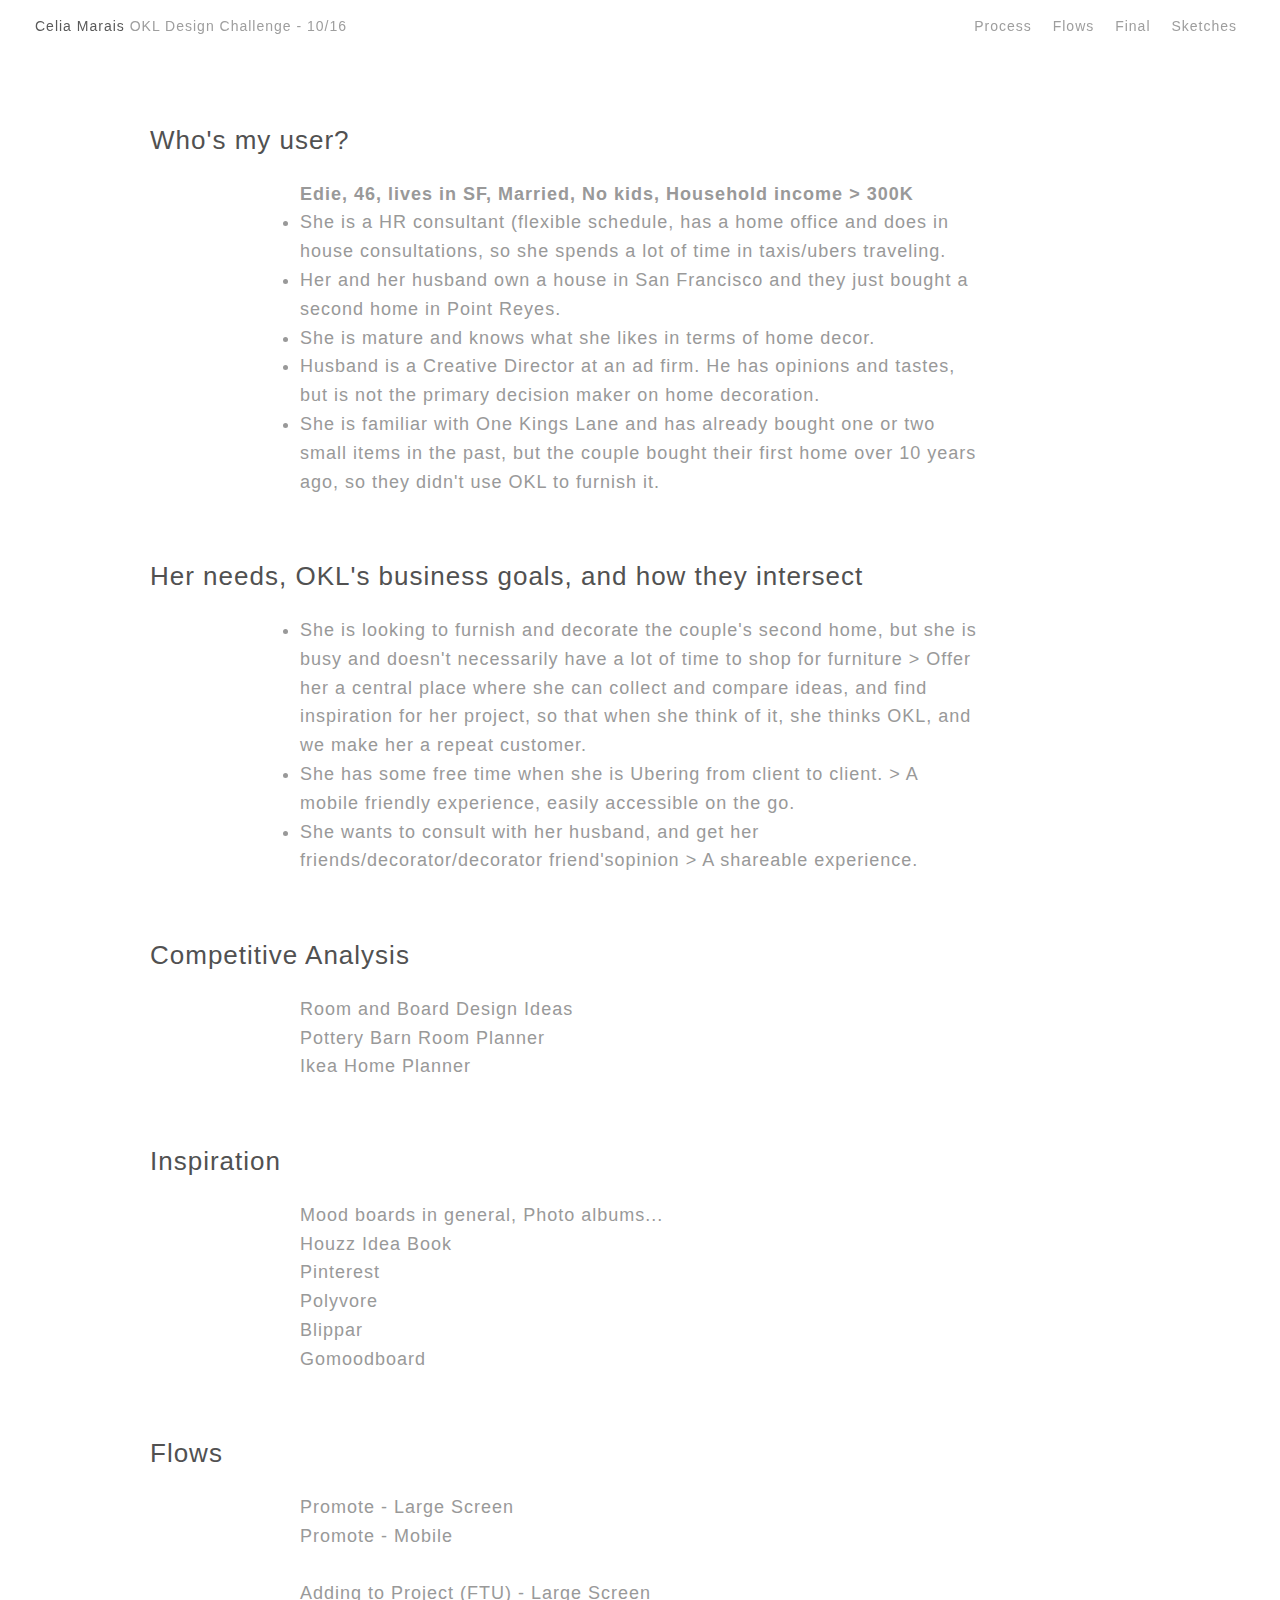
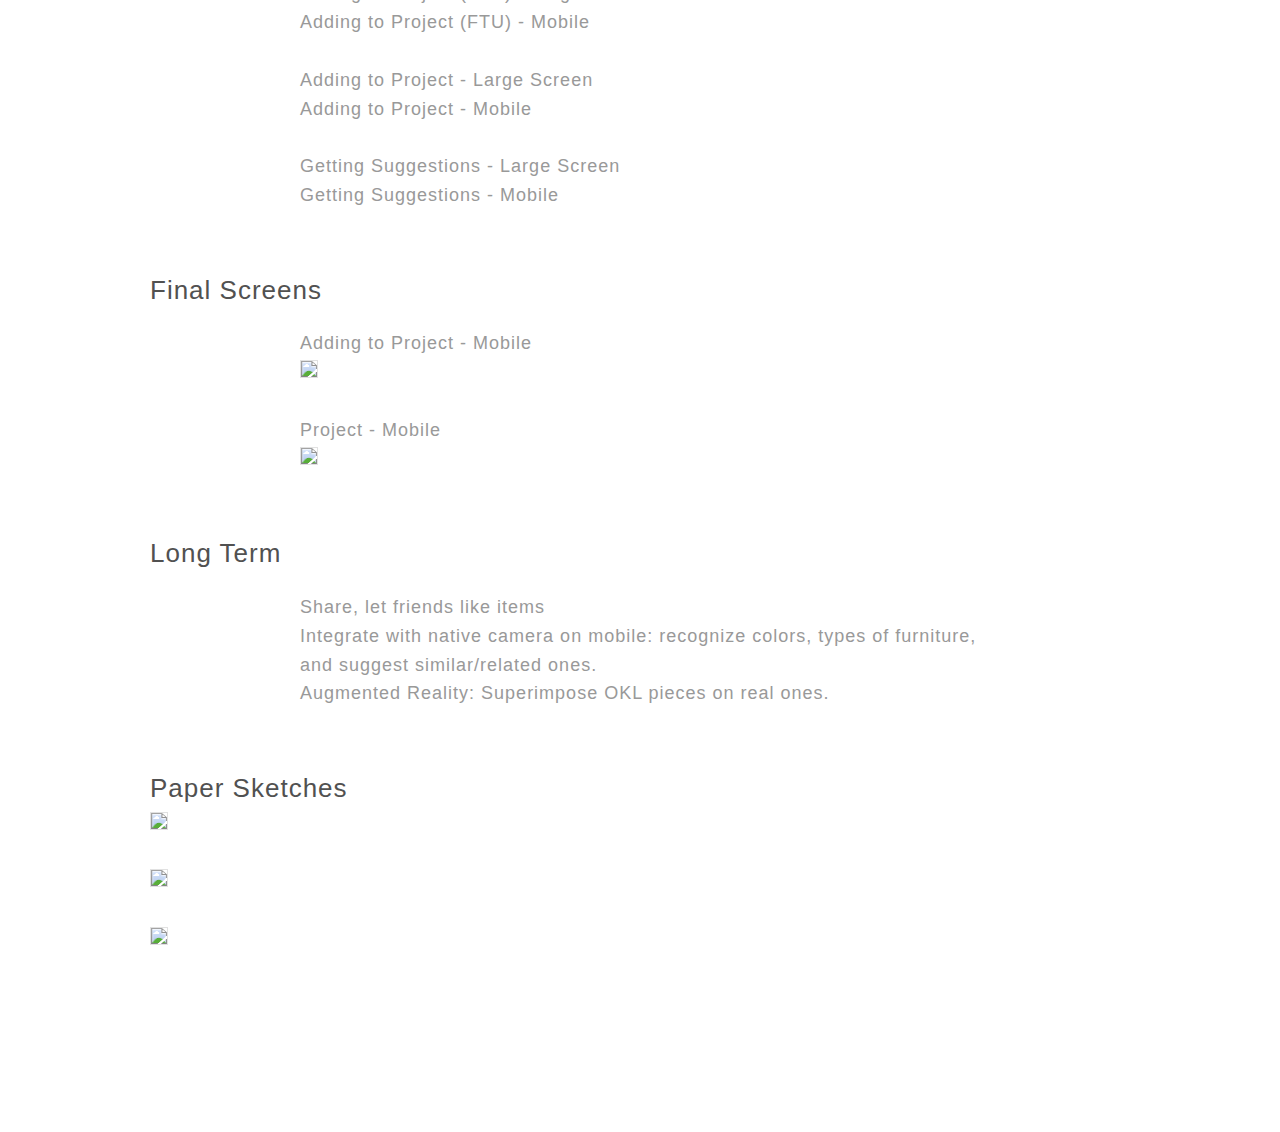
==== commit 6df55580: "Update index.html" ====
--- a/index.html
+++ b/index.html
@@ -94,7 +94,7 @@
 					<a name="stuffs"></a>
 					<h1>Long Term</h1>
 					<div class="copy">						
-						Share, let friends like<br>
+						Share, let friends like items<br>
 						Integrate with native camera on mobile: recognize colors, types of furniture, and suggest similar/related ones.<br>
 						Augmented Reality: Superimpose OKL pieces on real ones. 
 
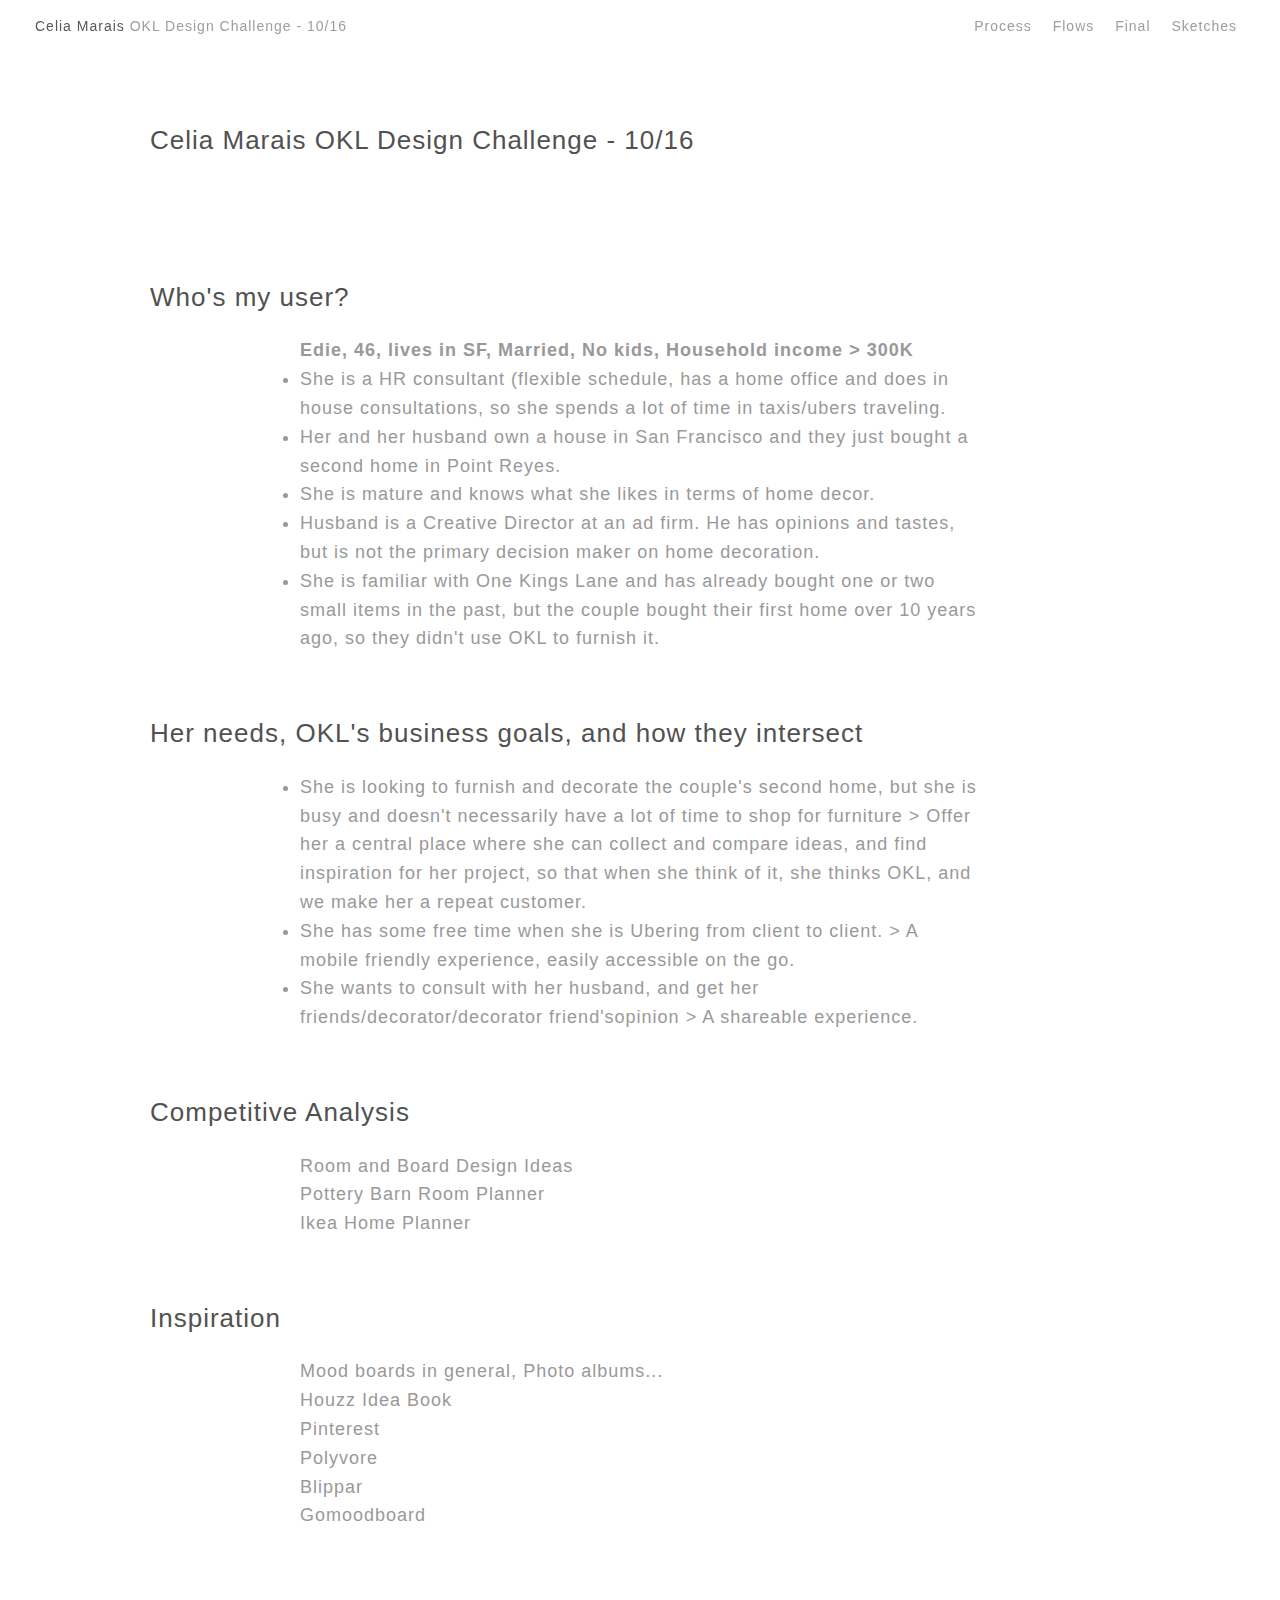
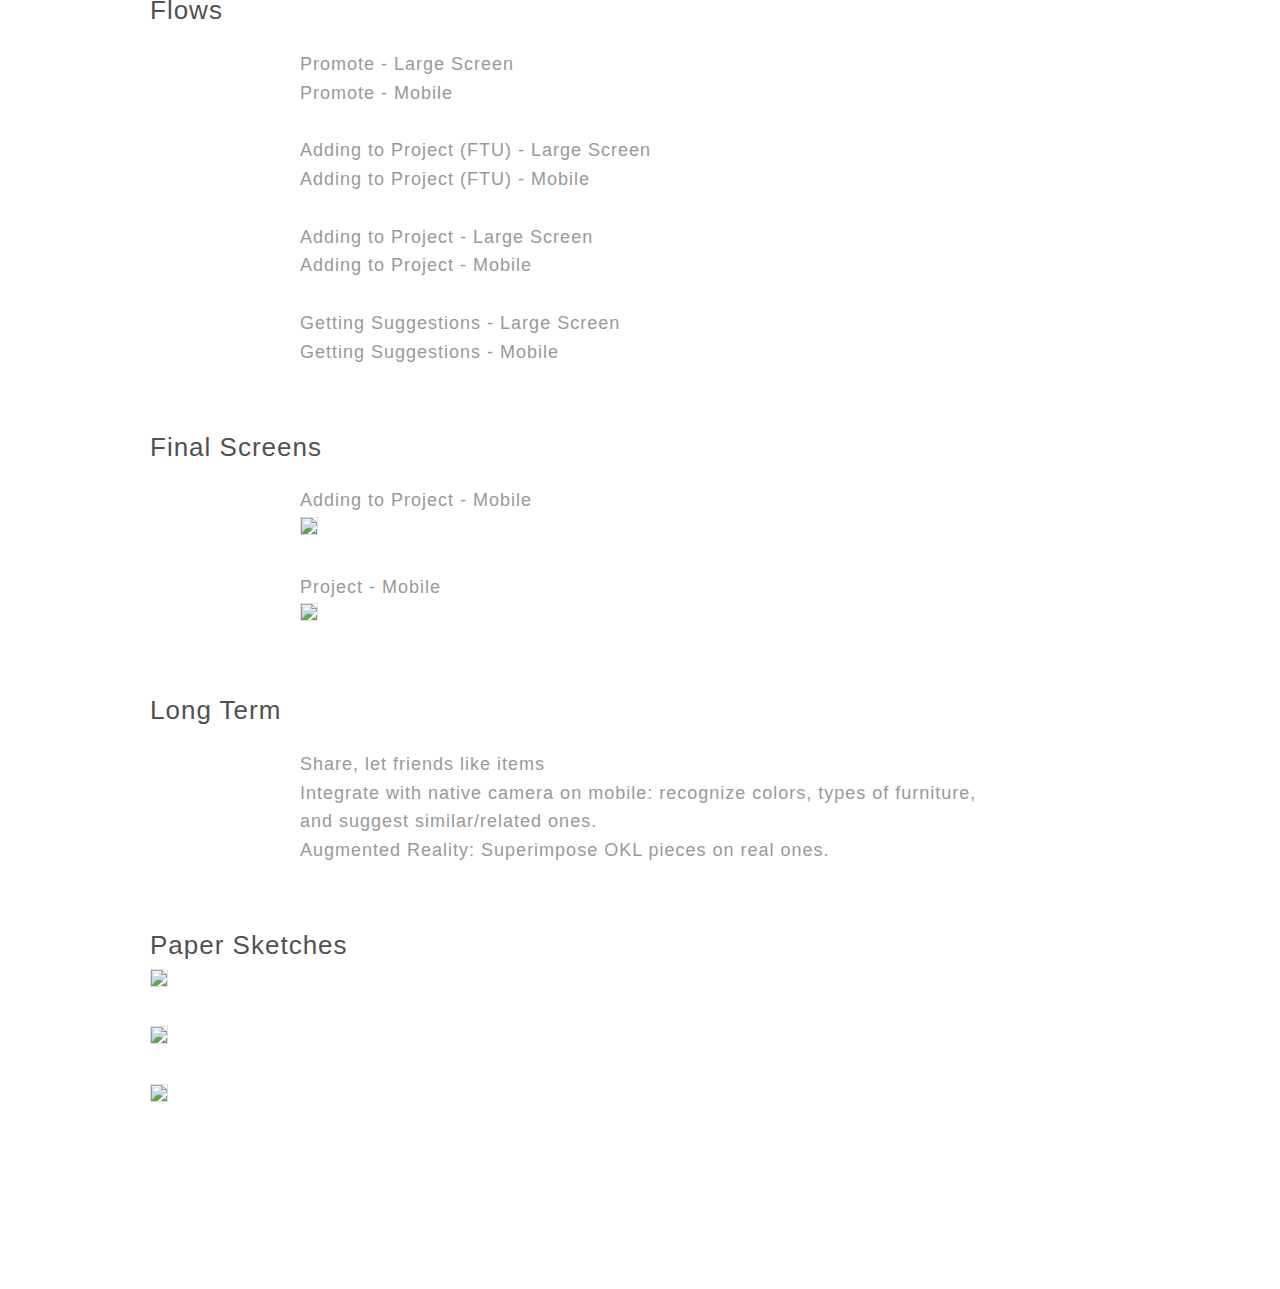
==== commit 0dbe5e9a: "Update index.html" ====
--- a/index.html
+++ b/index.html
@@ -14,8 +14,8 @@
 	  
 <div class="site_header">
 <div class="header_text">
-				<span class="big_screen_title"><span class="dark">Celia Marais </span>  OKL Design Challenge - 10/16</span>
-				<span class="small_screen_title"><span class="dark">Celia Marais</span>OKL - 10/16</span>
+				<span class="big_screen_title"><span class="dark"><a href="https://celiamarais.github.io/portfolio/" target="_blank">Celia Marais</a></span>   OKL Design Challenge - 10/16</span>
+				<span class="small_screen_title"><span class="dark"><a href="https://celiamarais.github.io/portfolio/" target="_blank">Celia Marais</a></span>  OKL - 10/16</span>
 			</div>
 
 <div class="navigation">
@@ -30,6 +30,9 @@
       <div id="main_content_wrap" class="outer">
       <section id="main_content" class="inner">
 				<div class="project_content about">
+					<h1>Celia Marais OKL Design Challenge - 10/16</h1>
+	      <br><br><br><br>
+	      
 						<h1>Who's my user?</h1>
 						<div class="copy">					
 								<strong>Edie, 46, lives in SF, Married, No kids, Household income > 300K</strong>
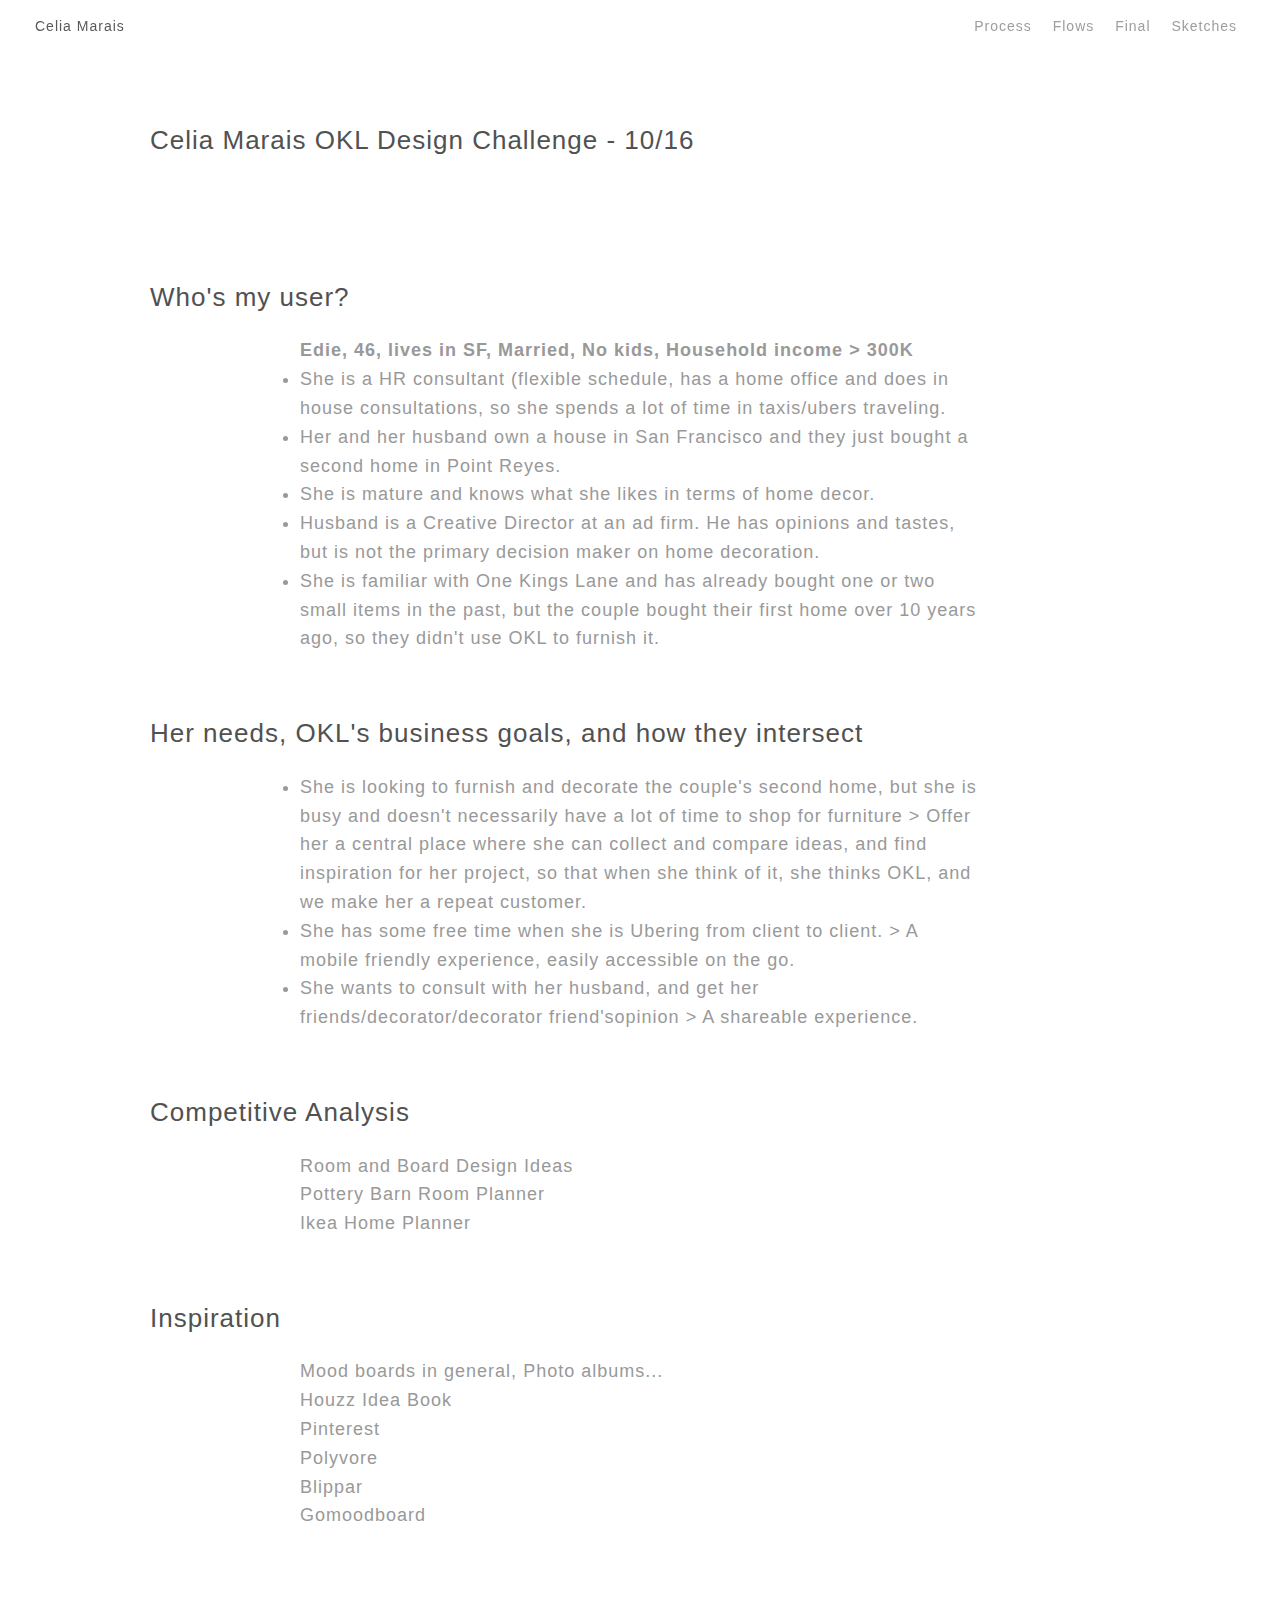
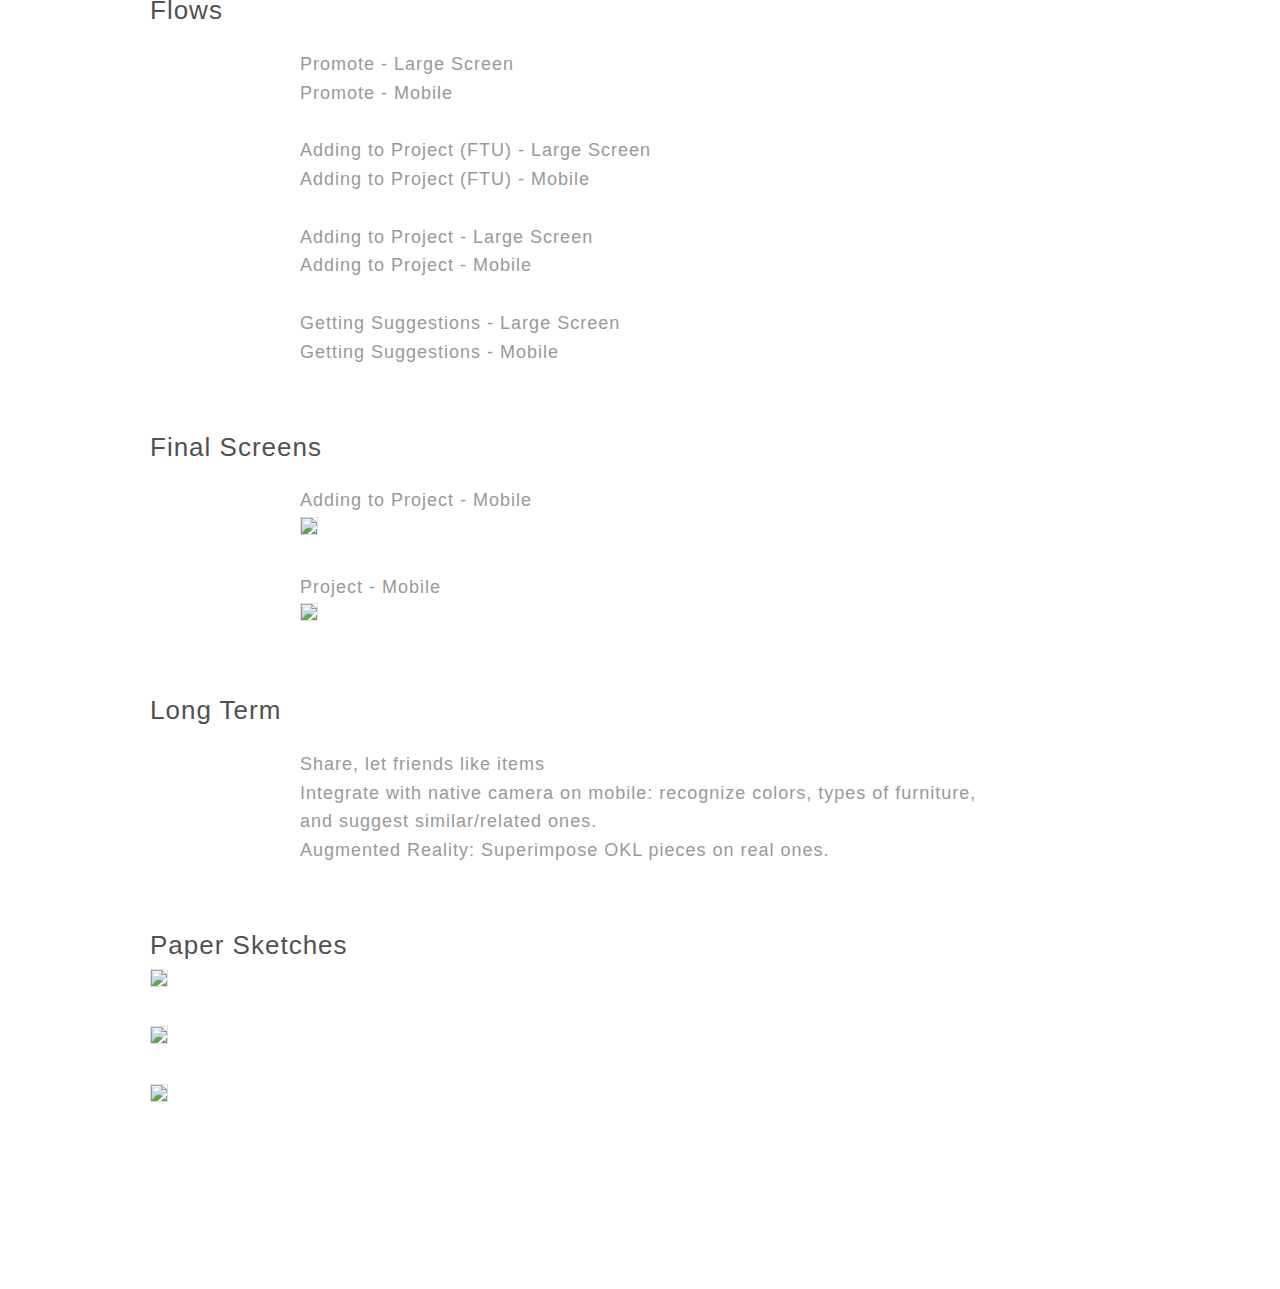
==== commit c7ec2ac9: "Update index.html" ====
--- a/index.html
+++ b/index.html
@@ -14,8 +14,8 @@
 	  
 <div class="site_header">
 <div class="header_text">
-				<span class="big_screen_title"><span class="dark"><a href="https://celiamarais.github.io/portfolio/" target="_blank">Celia Marais</a></span>   OKL Design Challenge - 10/16</span>
-				<span class="small_screen_title"><span class="dark"><a href="https://celiamarais.github.io/portfolio/" target="_blank">Celia Marais</a></span>  OKL - 10/16</span>
+				<span class="big_screen_title"><span class="dark"><a href="https://celiamarais.github.io/portfolio/" target="_blank">Celia Marais</a></span></span>
+				<span class="small_screen_title"><span class="dark"><a href="https://celiamarais.github.io/portfolio/" target="_blank">Celia Marais</a></span></span>
 			</div>
 
 <div class="navigation">
